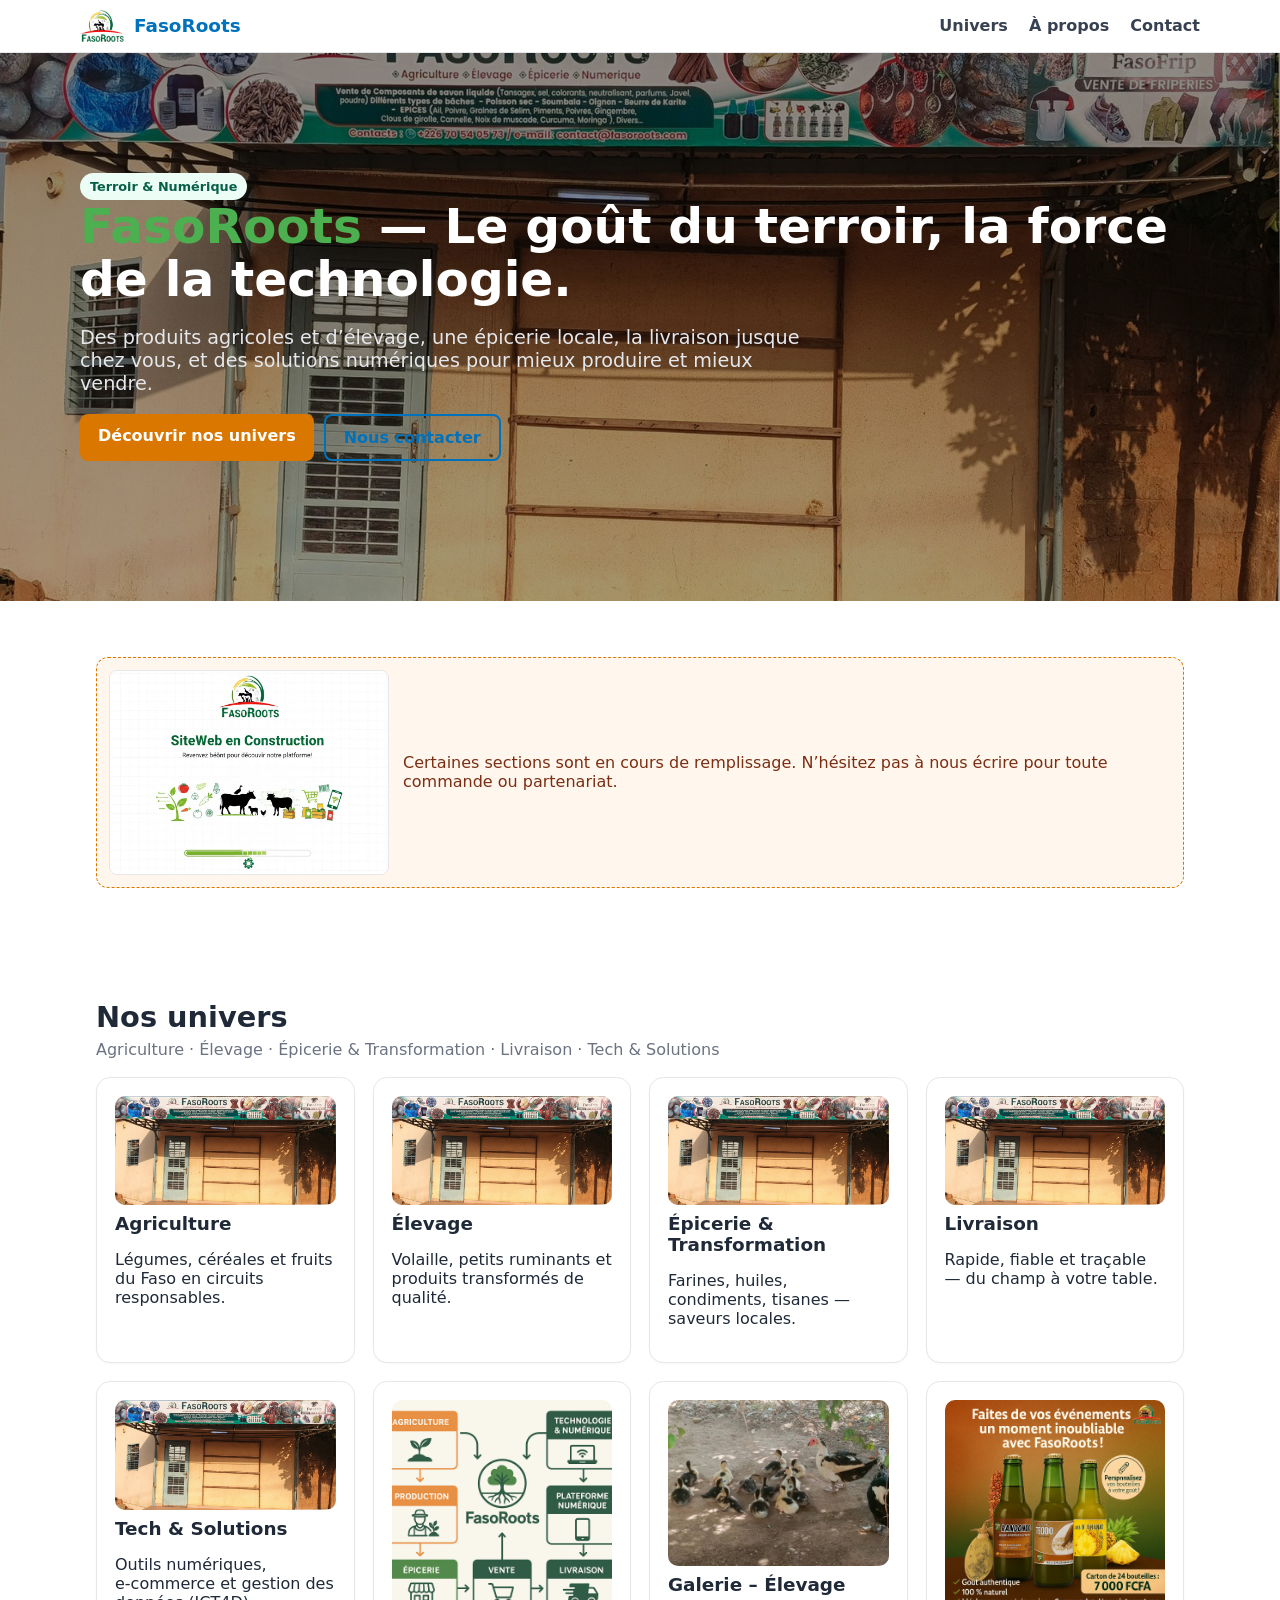
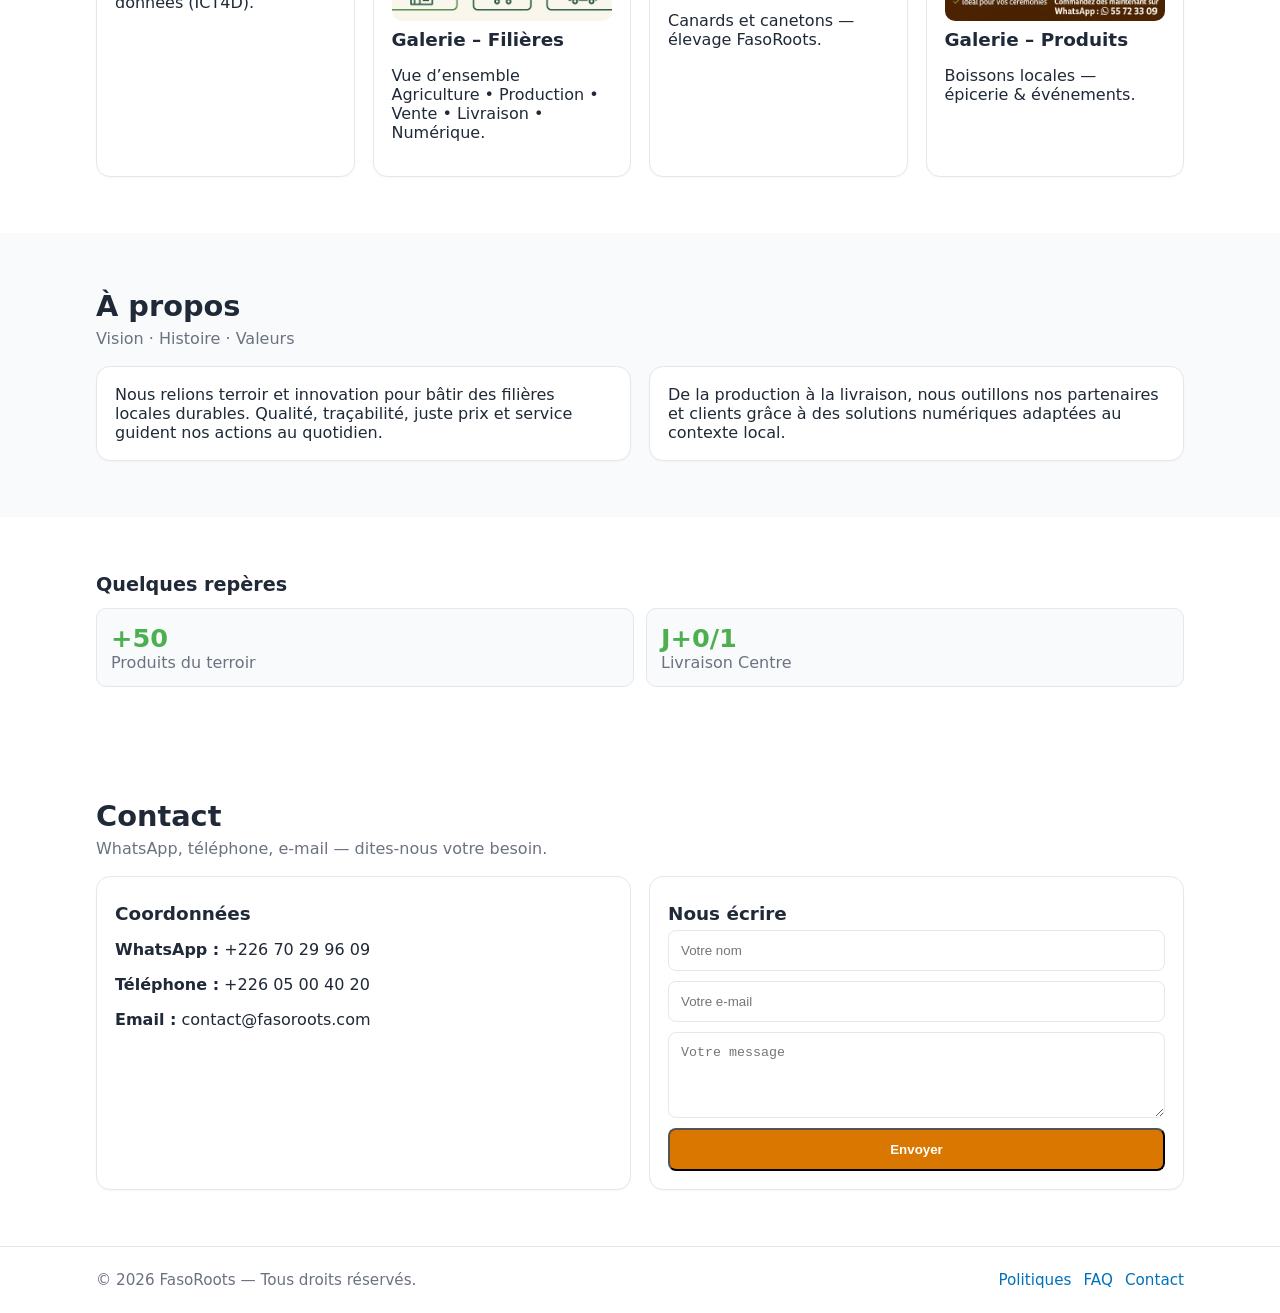
==== index.html @ 2f9fe709 "index.html" ====
<!DOCTYPE html>

<html lang="fr">
<head>
<meta charset="utf-8"/>
<meta content="width=device-width, initial-scale=1" name="viewport"/>
<title>FasoRoots — Terroir &amp; Technologie</title>
<meta content="FasoRoots : agriculture, élevage, épicerie, livraison et solutions numériques. Qualité, traçabilité, service — Burkina Faso." name="description"/>
<link href="assets/favicon.png" rel="icon" type="image/png"/>
<link href="styles.css" rel="stylesheet"/>
<meta content="#4CAF50" name="theme-color"/>
</head>
<body>
<header>
<div class="container nav">
<a class="brand" href="#"><img alt="Logo FasoRoots" src="assets/logo_fasoroots.png"/> FasoRoots</a>
<nav class="menu">
<a href="#univers">Univers</a>
<a href="#apropos">À propos</a>
<a href="#contact">Contact</a>
</nav>
</div>
</header>
<section aria-label="FasoRoots" class="hero" role="banner">
<div class="overlay">
<div class="container content">
<span class="badge">Terroir &amp; Numérique</span>
<h1><span style="color:var(--vert)">FasoRoots</span> — Le goût du terroir, la force de la technologie.</h1>
<p>Des produits agricoles et d’élevage, une épicerie locale, la livraison jusque chez vous, et des solutions numériques pour mieux produire et mieux vendre.</p>
<div style="margin-top:18px; display:flex; gap:10px; flex-wrap:wrap;">
<a class="btn btn-primary" href="#univers">Découvrir nos univers</a>
<a class="btn btn-outline" href="#contact">Nous contacter</a>
</div>
</div>
</div>
</section>
<section class="section">
<div class="container">

<div class="notice">
          <img alt="Site en construction" src="assets/FasoRoots_Construction.jpg" style="width:280px; height:auto; border-radius:8px; border:1px solid var(--border); background:#fff;"/>

          Certaines sections sont en cours de remplissage. N’hésitez pas à nous écrire pour toute commande ou partenariat.
      
</div>
</div>
</section>
<section class="section" id="univers">
<div class="container">
<h2 style="font-size:1.8rem; margin:0 0 6px">Nos univers</h2>
<p style="color:var(--muted); margin:0 0 18px">Agriculture · Élevage · Épicerie &amp; Transformation · Livraison · Tech &amp; Solutions</p>
<div class="cards">
<article class="card">
<img alt="Agriculture" src="assets/storefront.jpg" style="border-radius:10px"/>
<h3>Agriculture</h3>
<p>Légumes, céréales et fruits du Faso en circuits responsables.</p>
</article>
<article class="card">
<img alt="Élevage" src="assets/storefront.jpg" style="border-radius:10px"/>
<h3>Élevage</h3>
<p>Volaille, petits ruminants et produits transformés de qualité.</p>
</article>
<article class="card">
<img alt="Épicerie" src="assets/storefront.jpg" style="border-radius:10px"/>
<h3>Épicerie &amp; Transformation</h3>
<p>Farines, huiles, condiments, tisanes — saveurs locales.</p>
</article>
<article class="card">
<img alt="Livraison" src="assets/storefront.jpg" style="border-radius:10px"/>
<h3>Livraison</h3>
<p>Rapide, fiable et traçable — du champ à votre table.</p>
</article>
<article class="card">
<img alt="Tech &amp; Solutions" src="assets/storefront.jpg" style="border-radius:10px"/>
<h3>Tech &amp; Solutions</h3>
<p>Outils numériques, e‑commerce et gestion des données (ICT4D).</p>
</article>
<article class="card"><img alt="Galerie – Filières" src="assets/gallery_flow.png" style="border-radius:10px"/><h3>Galerie – Filières</h3><p>Vue d’ensemble Agriculture • Production • Vente • Livraison • Numérique.</p></article><article class="card"><img alt="Galerie – Élevage" src="assets/gallery_ducks.jpg" style="border-radius:10px"/><h3>Galerie – Élevage</h3><p>Canards et canetons — élevage FasoRoots.</p></article><article class="card"><img alt="Galerie – Produits" src="assets/gallery_drinks.png" style="border-radius:10px"/><h3>Galerie – Produits</h3><p>Boissons locales — épicerie &amp; événements.</p></article></div>
</div>
</section>
<section class="section" id="apropos" style="background:var(--bg-alt)">
<div class="container">
<h2 style="font-size:1.8rem; margin:0 0 6px">À propos</h2>
<p style="color:var(--muted); margin:0 0 18px">Vision · Histoire · Valeurs</p>
<div class="cards">
<div class="card">Nous relions terroir et innovation pour bâtir des filières locales durables. Qualité, traçabilité, juste prix et service guident nos actions au quotidien.</div>
<div class="card">De la production à la livraison, nous outillons nos partenaires et clients grâce à des solutions numériques adaptées au contexte local.</div>
</div>
</div>
</section>
<section class="section">
<div class="container">
<h2 style="font-size:1.2rem; margin:0 0 12px">Quelques repères</h2>
<div class="kpis">
<div class="kpi"><strong style="font-size:1.6rem; color:var(--vert)">+50</strong><br/><span style="color:var(--muted)">Produits du terroir</span></div>
<div class="kpi"><strong style="font-size:1.6rem; color:var(--vert)">J+0/1</strong><br/><span style="color:var(--muted)">Livraison Centre</span></div>
</div>
</div>
</section>
<section class="section" id="contact">
<div class="container">
<h2 style="font-size:1.8rem; margin:0 0 6px">Contact</h2>
<p style="color:var(--muted); margin:0 18px 18px 0">WhatsApp, téléphone, e‑mail — dites‑nous votre besoin.</p>
<div class="cards">
<div class="card">
<h3>Coordonnées</h3>
<p><strong>WhatsApp :</strong> +226 70 29 96 09</p>
<p><strong>Téléphone :</strong> +226 05 00 40 20</p>
<p><strong>Email :</strong> contact@fasoroots.com</p>
</div>
<div class="card">
<h3>Nous écrire</h3>
<form onsubmit="event.preventDefault(); alert('Merci ! Nous revenons vers vous rapidement.');">
<div style="display:grid; gap:10px">
<input placeholder="Votre nom" required="" style="padding:12px; border:1px solid var(--border); border-radius:8px"/>
<input placeholder="Votre e‑mail" required="" style="padding:12px; border:1px solid var(--border); border-radius:8px" type="email"/>
<textarea placeholder="Votre message" required="" rows="4" style="padding:12px; border:1px solid var(--border); border-radius:8px"></textarea>
<button class="btn btn-primary" type="submit">Envoyer</button>
</div>
</form>
</div>
</div>
</div>
</section>
<footer class="footer">
<div class="container" style="display:flex; gap:10px; align-items:center; justify-content:space-between; flex-wrap:wrap;">
<div>© <span id="year"></span> FasoRoots — Tous droits réservés.</div>
<div style="display:flex; gap:12px"><a href="#">Politiques</a><a href="#">FAQ</a><a href="#contact">Contact</a></div>
</div>
</footer>
<script src="app.js"></script>
<script>document.getElementById('year').textContent = new Date().getFullYear();</script>
</body>
</html>
---- styles.css ----
:root {
  --vert:#4CAF50; --ocre:#D97700; --brun:#684D0B; --bleu:#0072BC; --bleu2:#0f89a1; --blanc:#FFFFFF;
  --text:#1f2937; --muted:#6b7280; --bg:#ffffff; --bg-alt:#f9fafb; --border:#e5e7eb;
}
* { box-sizing: border-box; }
html, body { margin:0; padding:0; font-family: system-ui, -apple-system, Segoe UI, Roboto, Ubuntu, Cantarell, 'Helvetica Neue', Arial, 'Noto Sans', 'Liberation Sans', sans-serif; color: var(--text); background: var(--bg); }
img { max-width: 100%; display:block; }
a { color: var(--bleu); text-decoration: none; }
a:hover { color: var(--bleu2); }
.container { max-width: 1120px; margin: 0 auto; padding: 0 16px; }
header { position: sticky; top:0; background: rgba(255,255,255,0.9); backdrop-filter: blur(6px); border-bottom:1px solid var(--border); z-index: 50; }
.nav { display:flex; align-items:center; justify-content:space-between; padding: 10px 0; }
.brand { display:flex; align-items:center; gap:10px; font-weight:700; font-size: 1.15rem; }
.brand img { width:44px; height:auto; }
.menu {}
.menu a { margin-left: 16px; font-weight:600; color:#374151; }
.btn { display:inline-block; padding: 12px 18px; border-radius: 8px; font-weight:700; }
.btn-primary { background: var(--ocre); color:#fff; }
.btn-primary:hover { background: var(--brun); }
.btn-outline { border:2px solid var(--bleu); color: var(--bleu); }
.btn-outline:hover { background: var(--bleu); color:#fff; }
.hero { background: url('assets/storefront.jpg') center/cover no-repeat; }
.hero .overlay { background: linear-gradient(180deg, rgba(0,0,0,0.45), rgba(0,0,0,0.35)); }
.hero .content { color:#fff; padding: 80px 0; }
.hero h1 { font-size: clamp(32px, 3.8vw, 56px); line-height: 1.1; margin: 0; }
.hero p { font-size: clamp(16px, 1.5vw, 20px); color: #e5e7eb; max-width: 720px; }
.section { padding: 56px 0; }
.cards { display:grid; gap: 18px; grid-template-columns: repeat(auto-fit, minmax(240px, 1fr)); }
.card { border:1px solid var(--border); border-radius:14px; padding:18px; background:#fff; box-shadow: 0 1px 2px rgba(0,0,0,0.03); }
.card h3 { margin: 8px 0 6px; font-size: 1.15rem; }
.badge { display:inline-block; padding:6px 10px; border-radius:999px; background: #ecfdf5; color:#065f46; font-weight:700; font-size: 0.8rem; }
.kpis { display:grid; grid-template-columns: repeat(2, 1fr); gap: 12px; }
.kpi { background: var(--bg-alt); padding: 14px; border-radius: 10px; border:1px solid var(--border); }
.footer { border-top: 1px solid var(--border); padding: 24px 0; color: #6b7280; font-size: 0.95rem; }
.notice { display:flex; align-items:center; gap:14px; border:1px dashed var(--ocre); background: #fff7ed; color:#7c2d12; padding: 12px; border-radius: 12px; }
@media (min-width: 900px) { .hero .content { padding: 120px 0 140px; } }
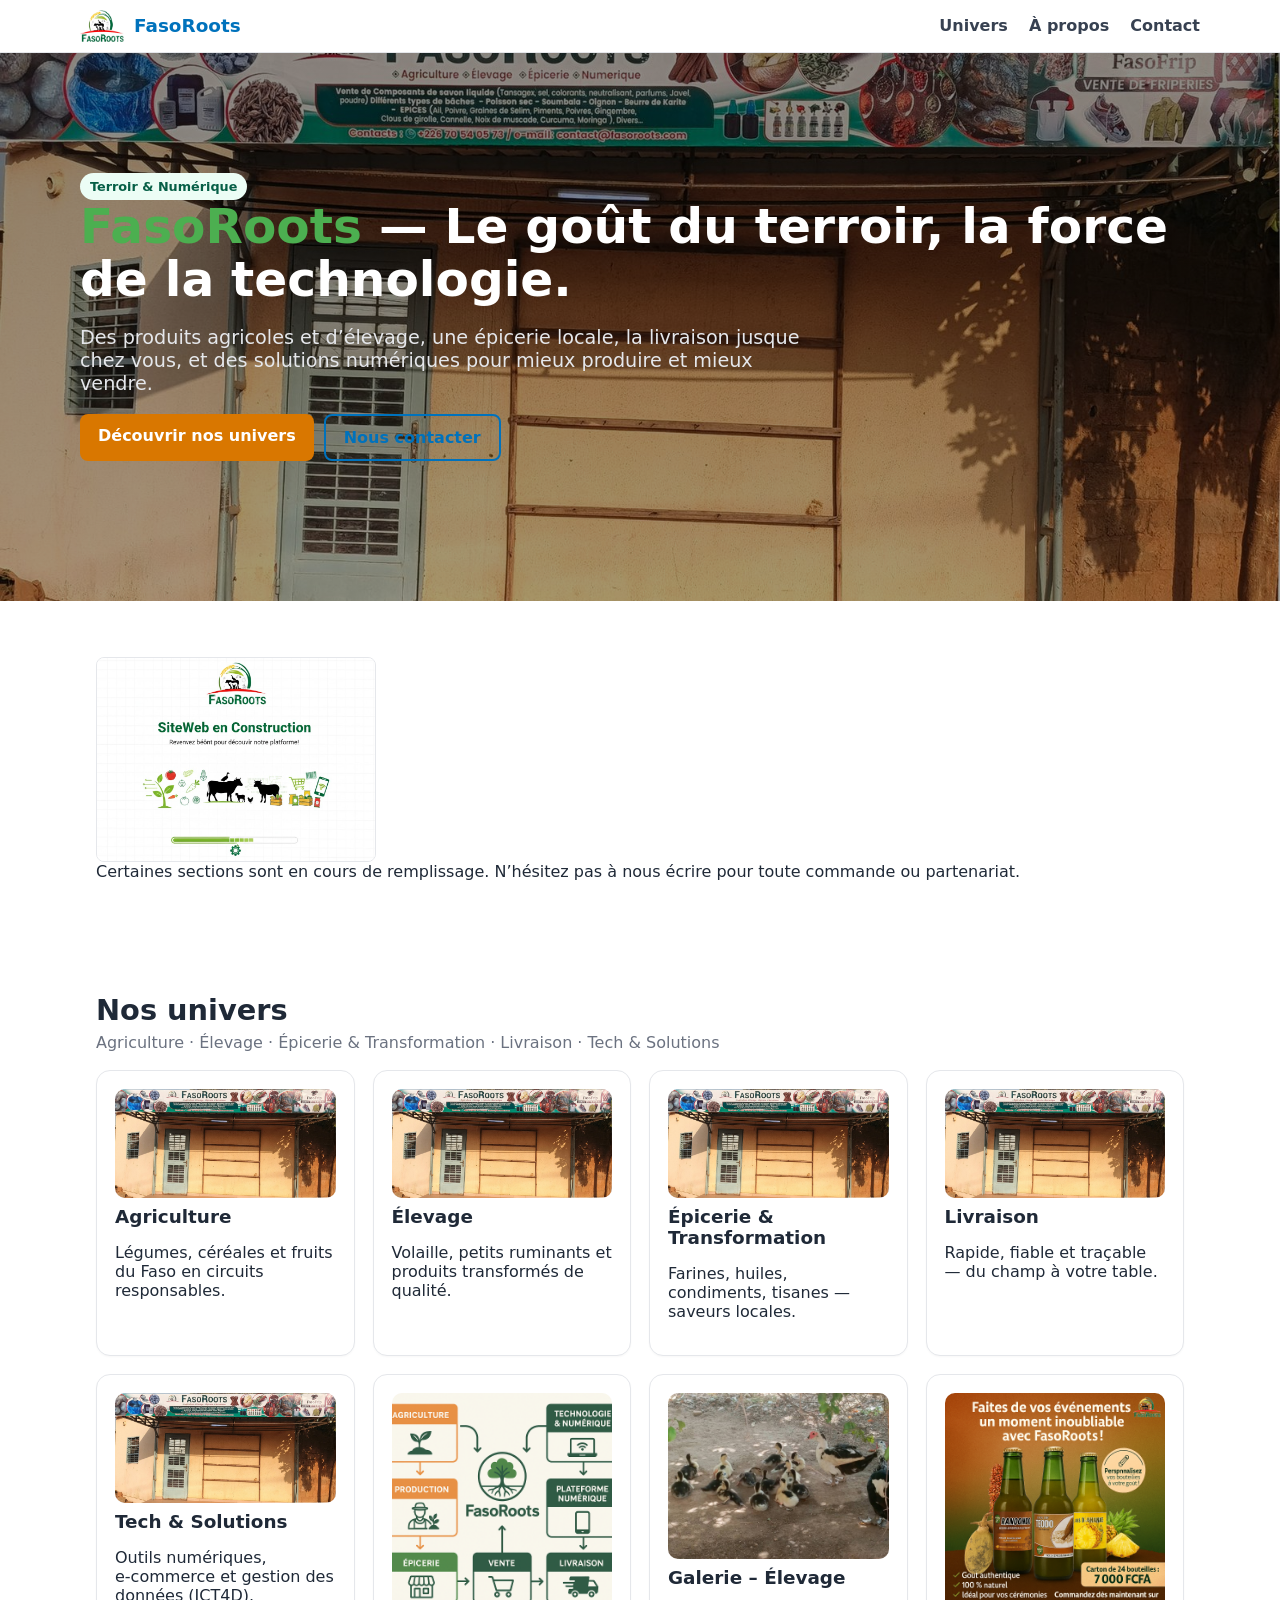
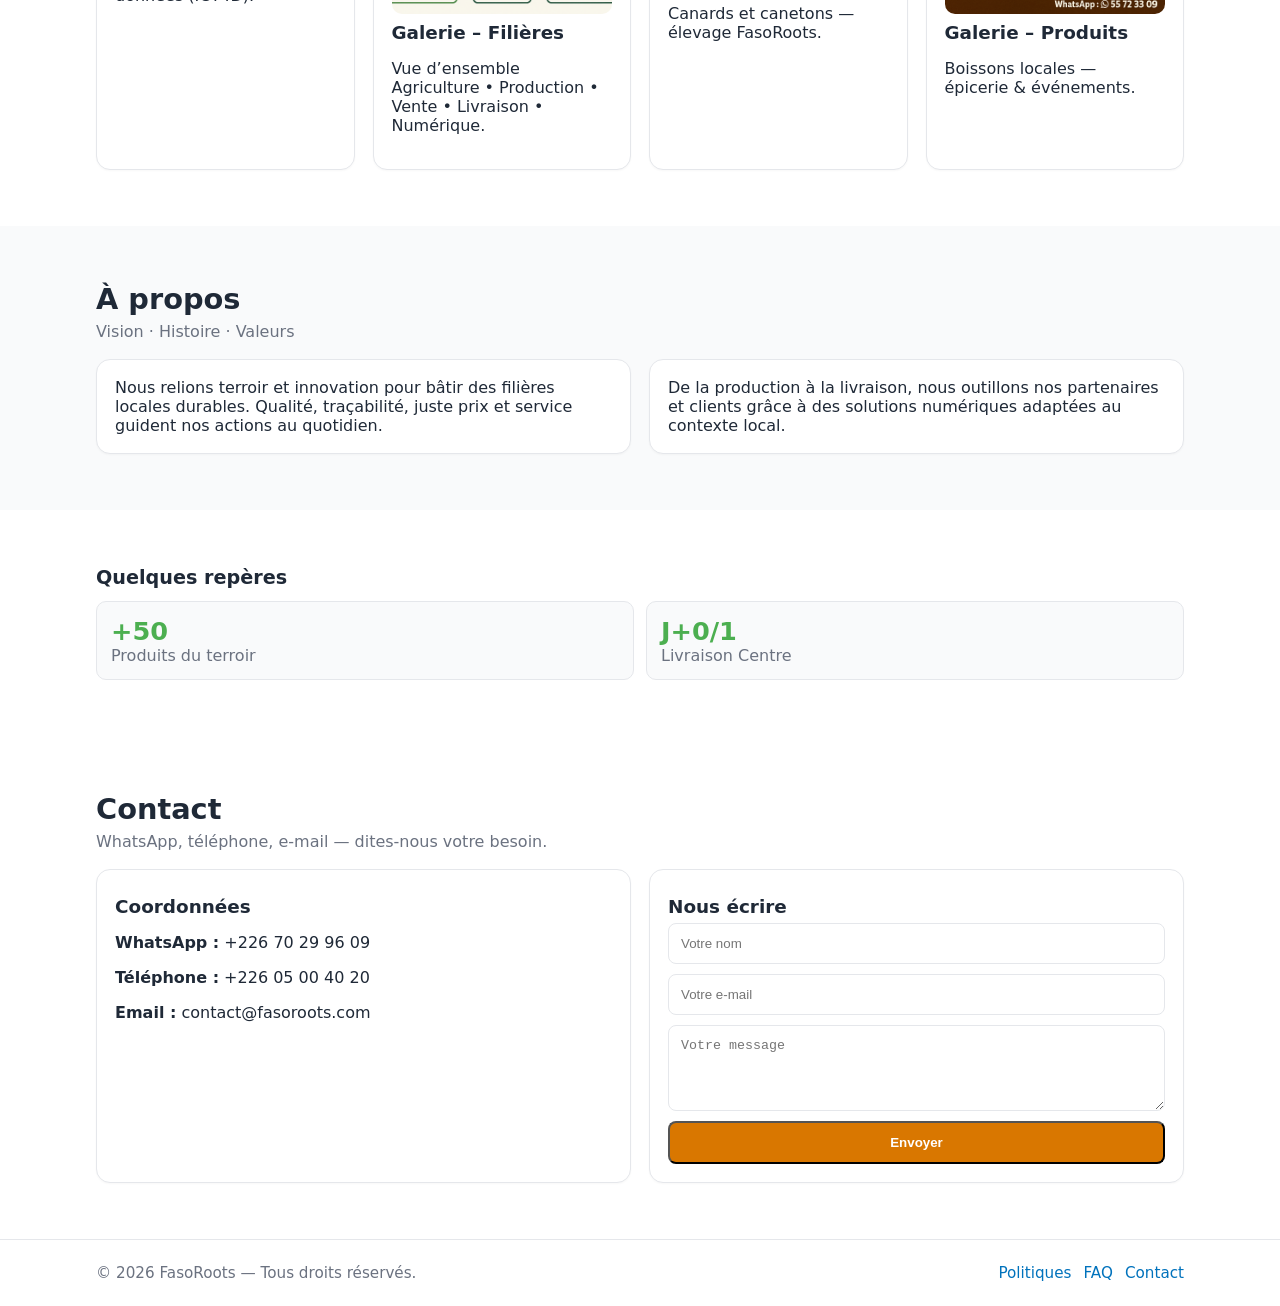
==== commit 36075b10: "index.html" ====
--- a/index.html
+++ b/index.html
@@ -37,12 +37,11 @@
 <section class="section">
 <div class="container">
 
-<div class="notice">
           <img alt="Site en construction" src="assets/FasoRoots_Construction.jpg" style="width:280px; height:auto; border-radius:8px; border:1px solid var(--border); background:#fff;"/>
 
           Certaines sections sont en cours de remplissage. N’hésitez pas à nous écrire pour toute commande ou partenariat.
       
-</div>
+
 </div>
 </section>
 <section class="section" id="univers">
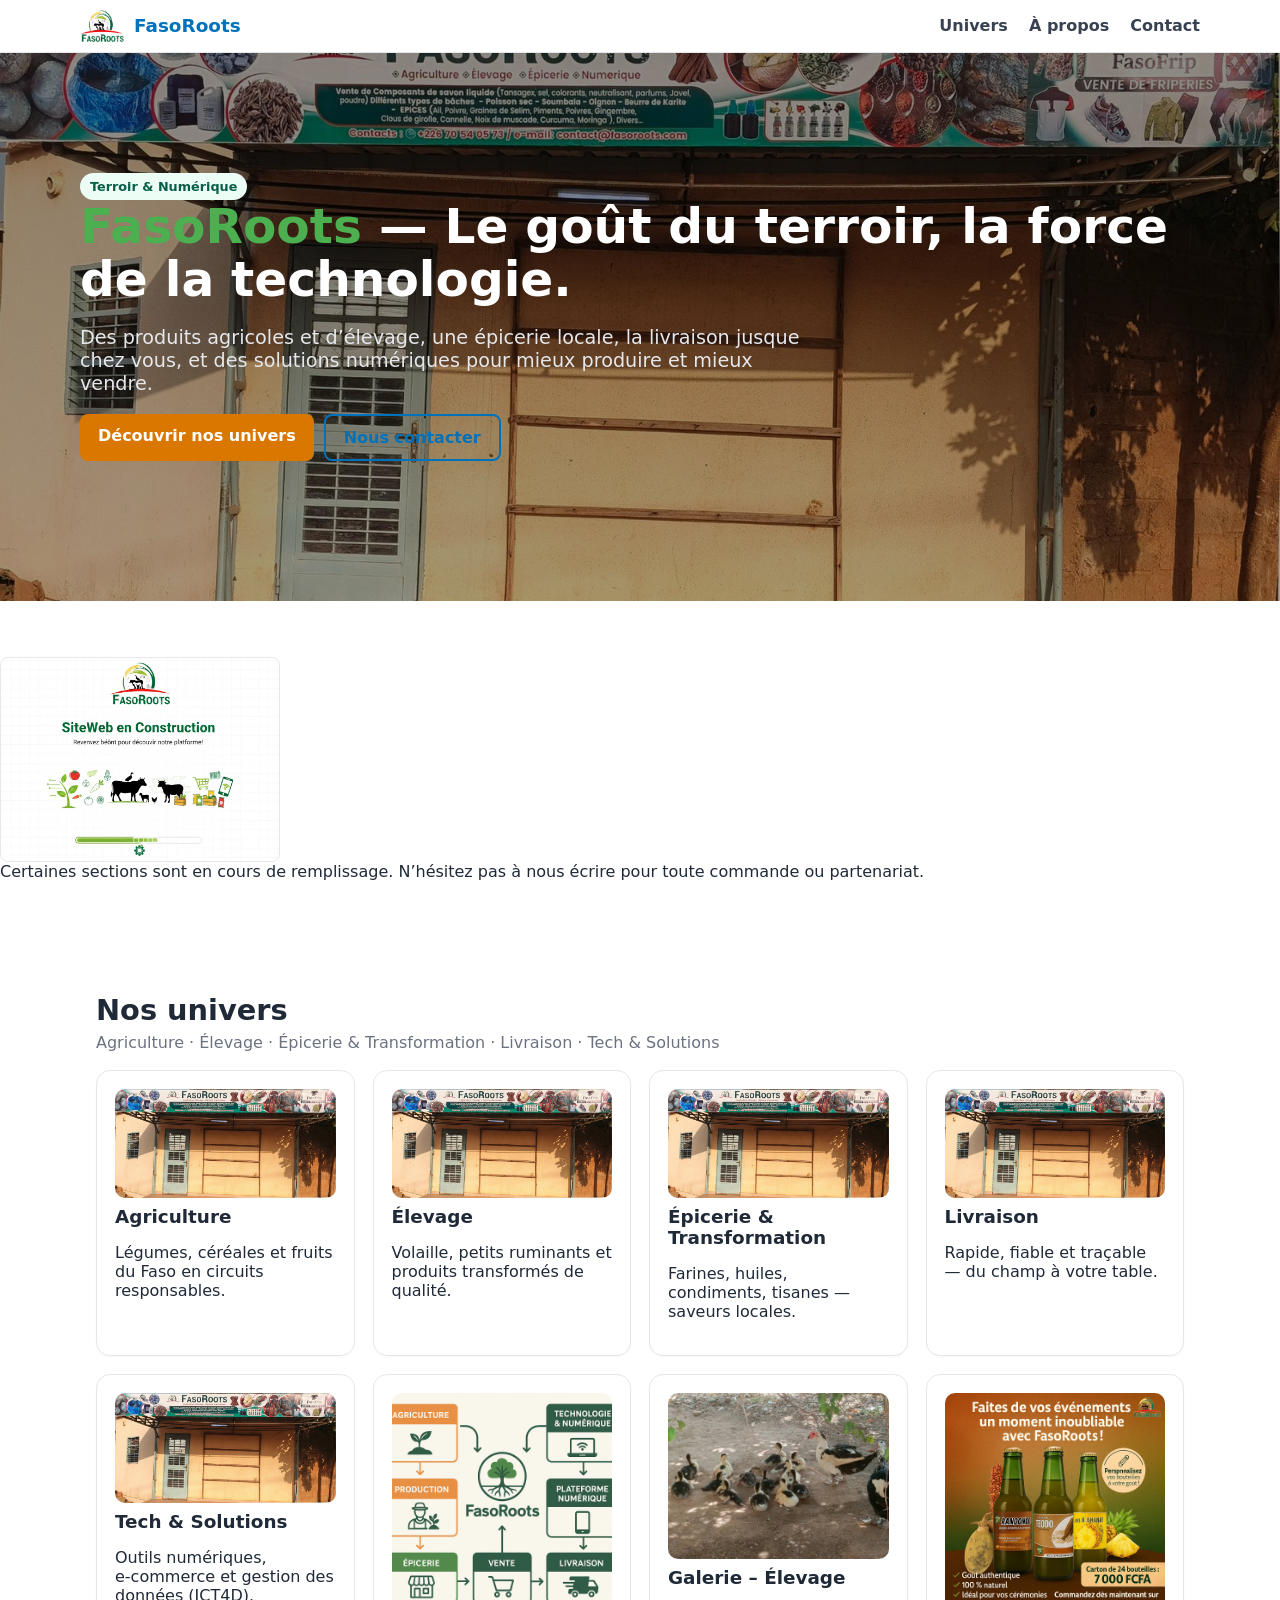
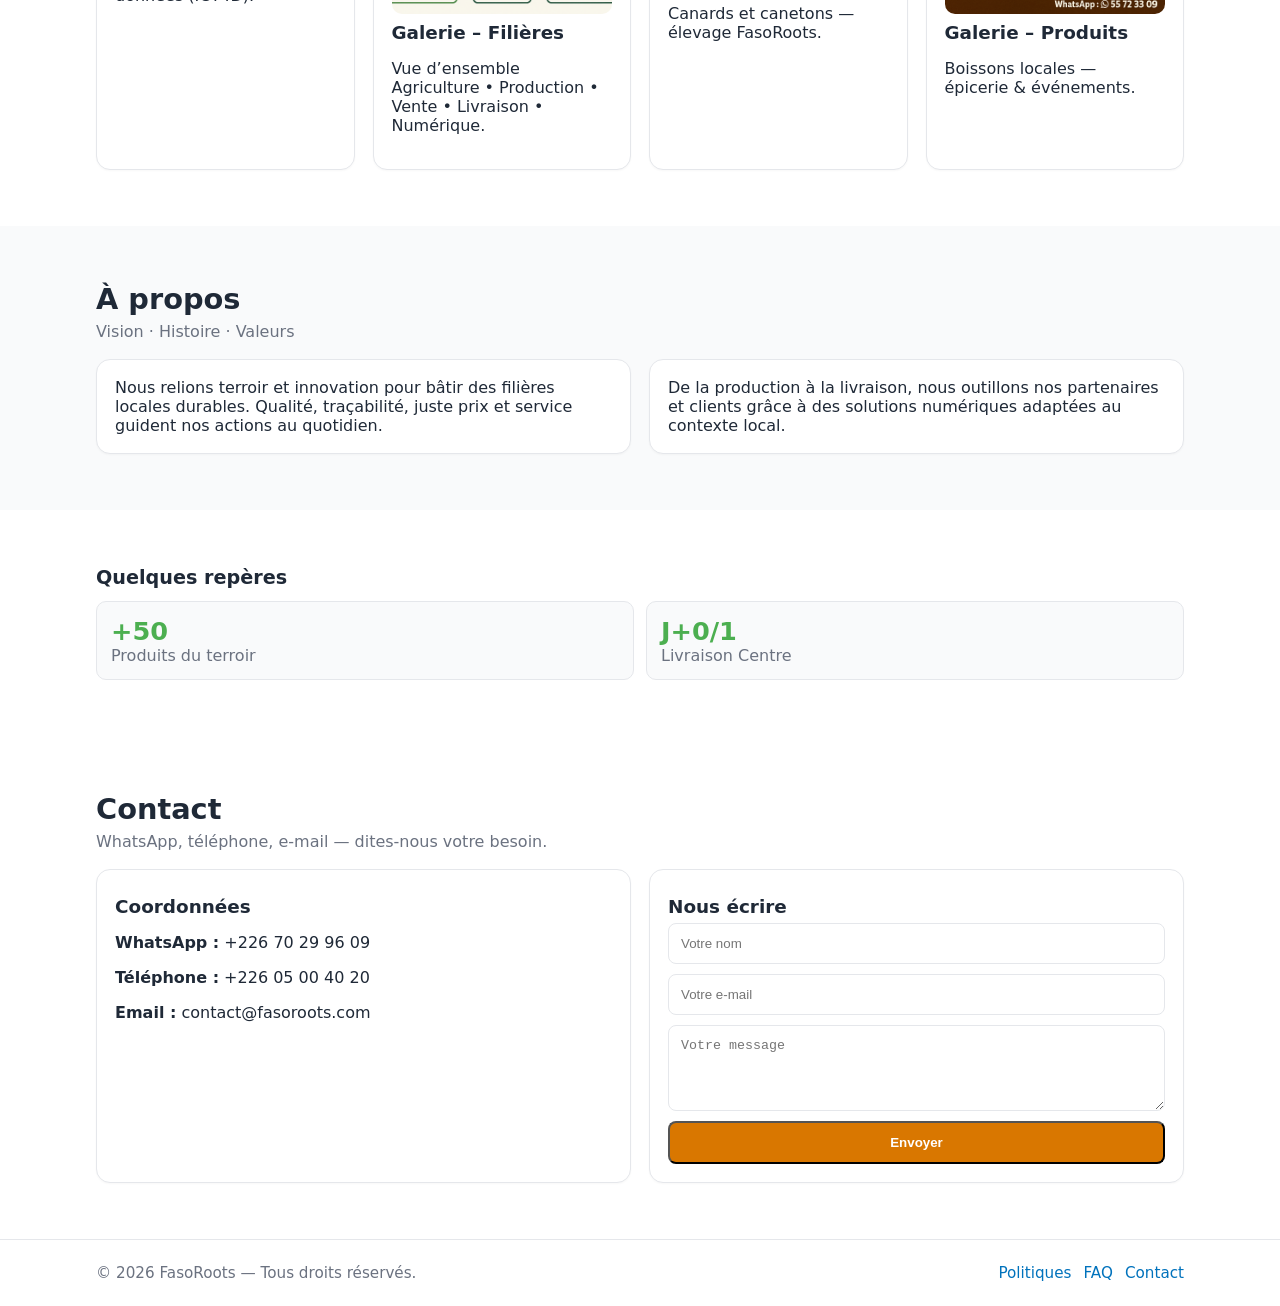
==== commit a99bc3ff: "index.html" ====
--- a/index.html
+++ b/index.html
@@ -35,14 +35,14 @@
 </div>
 </section>
 <section class="section">
-<div class="container">
+
 
           <img alt="Site en construction" src="assets/FasoRoots_Construction.jpg" style="width:280px; height:auto; border-radius:8px; border:1px solid var(--border); background:#fff;"/>
 
           Certaines sections sont en cours de remplissage. N’hésitez pas à nous écrire pour toute commande ou partenariat.
       
 
-</div>
+
 </section>
 <section class="section" id="univers">
 <div class="container">
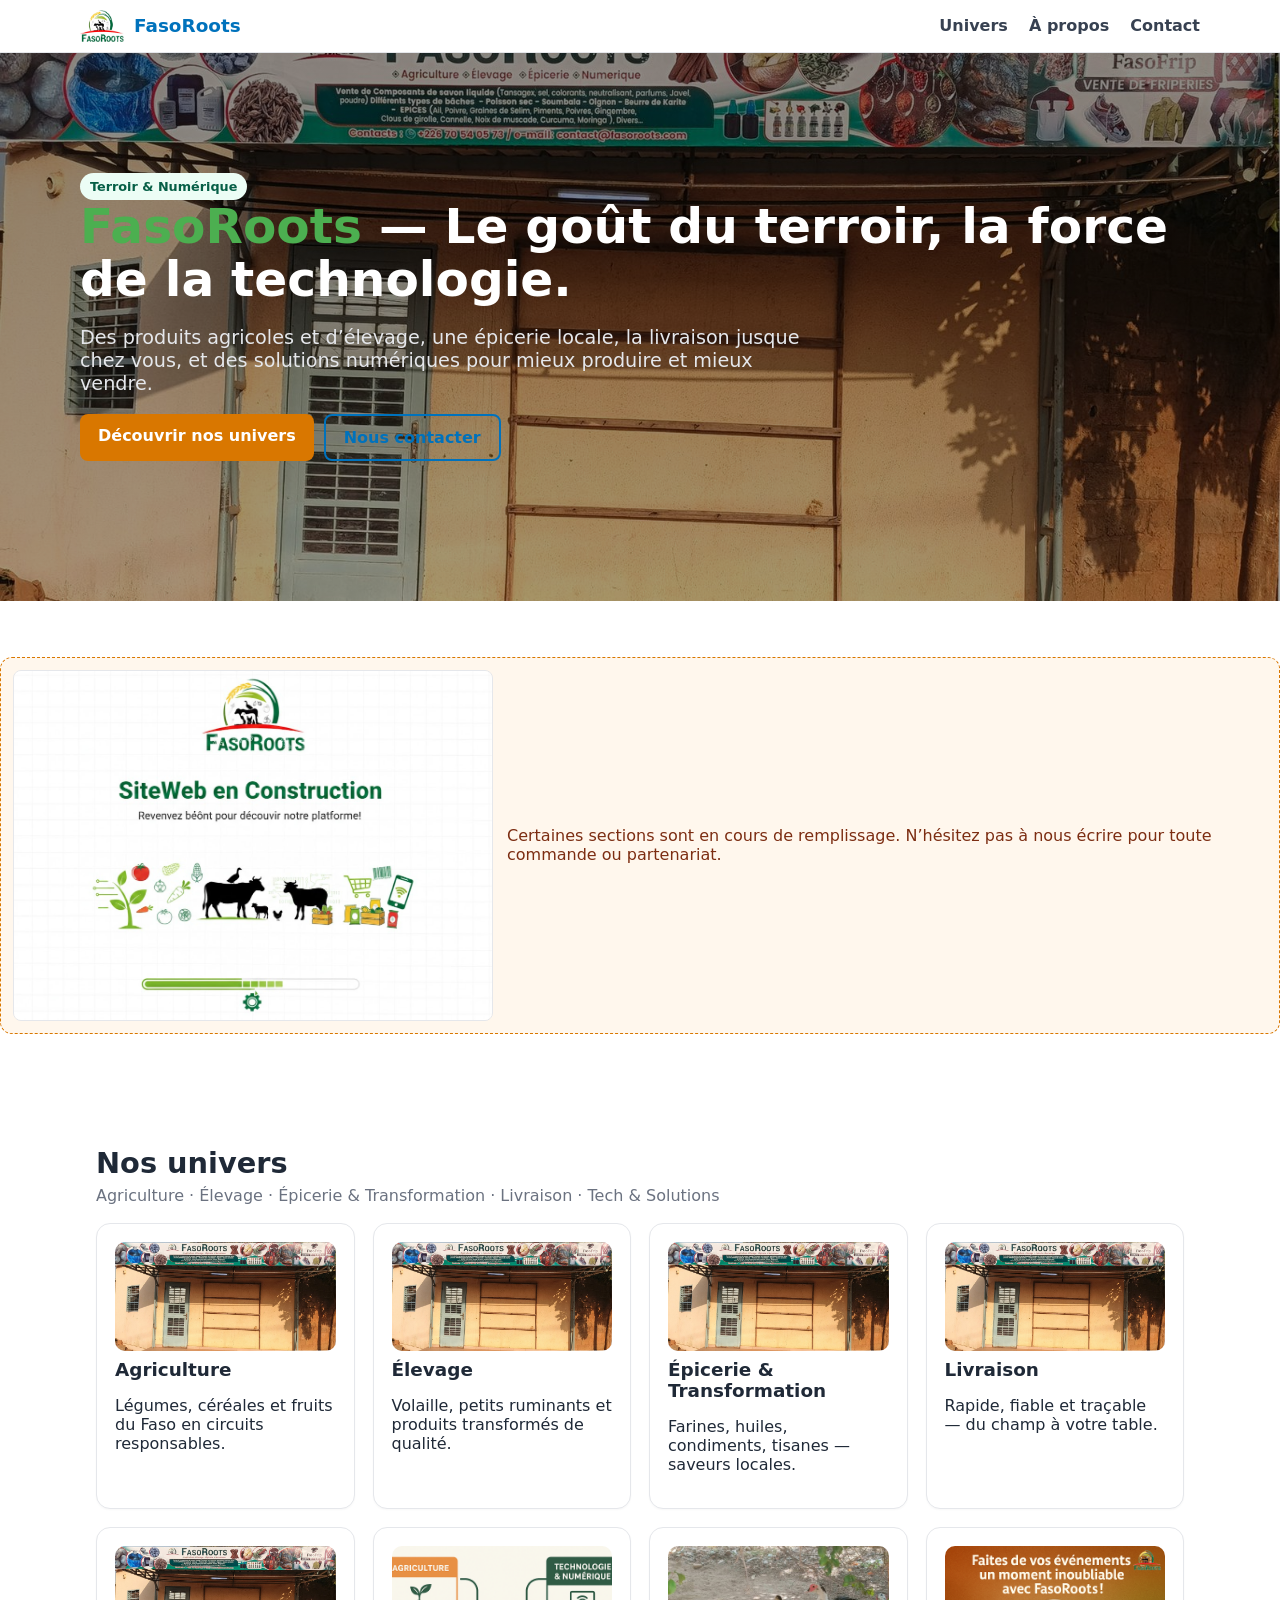
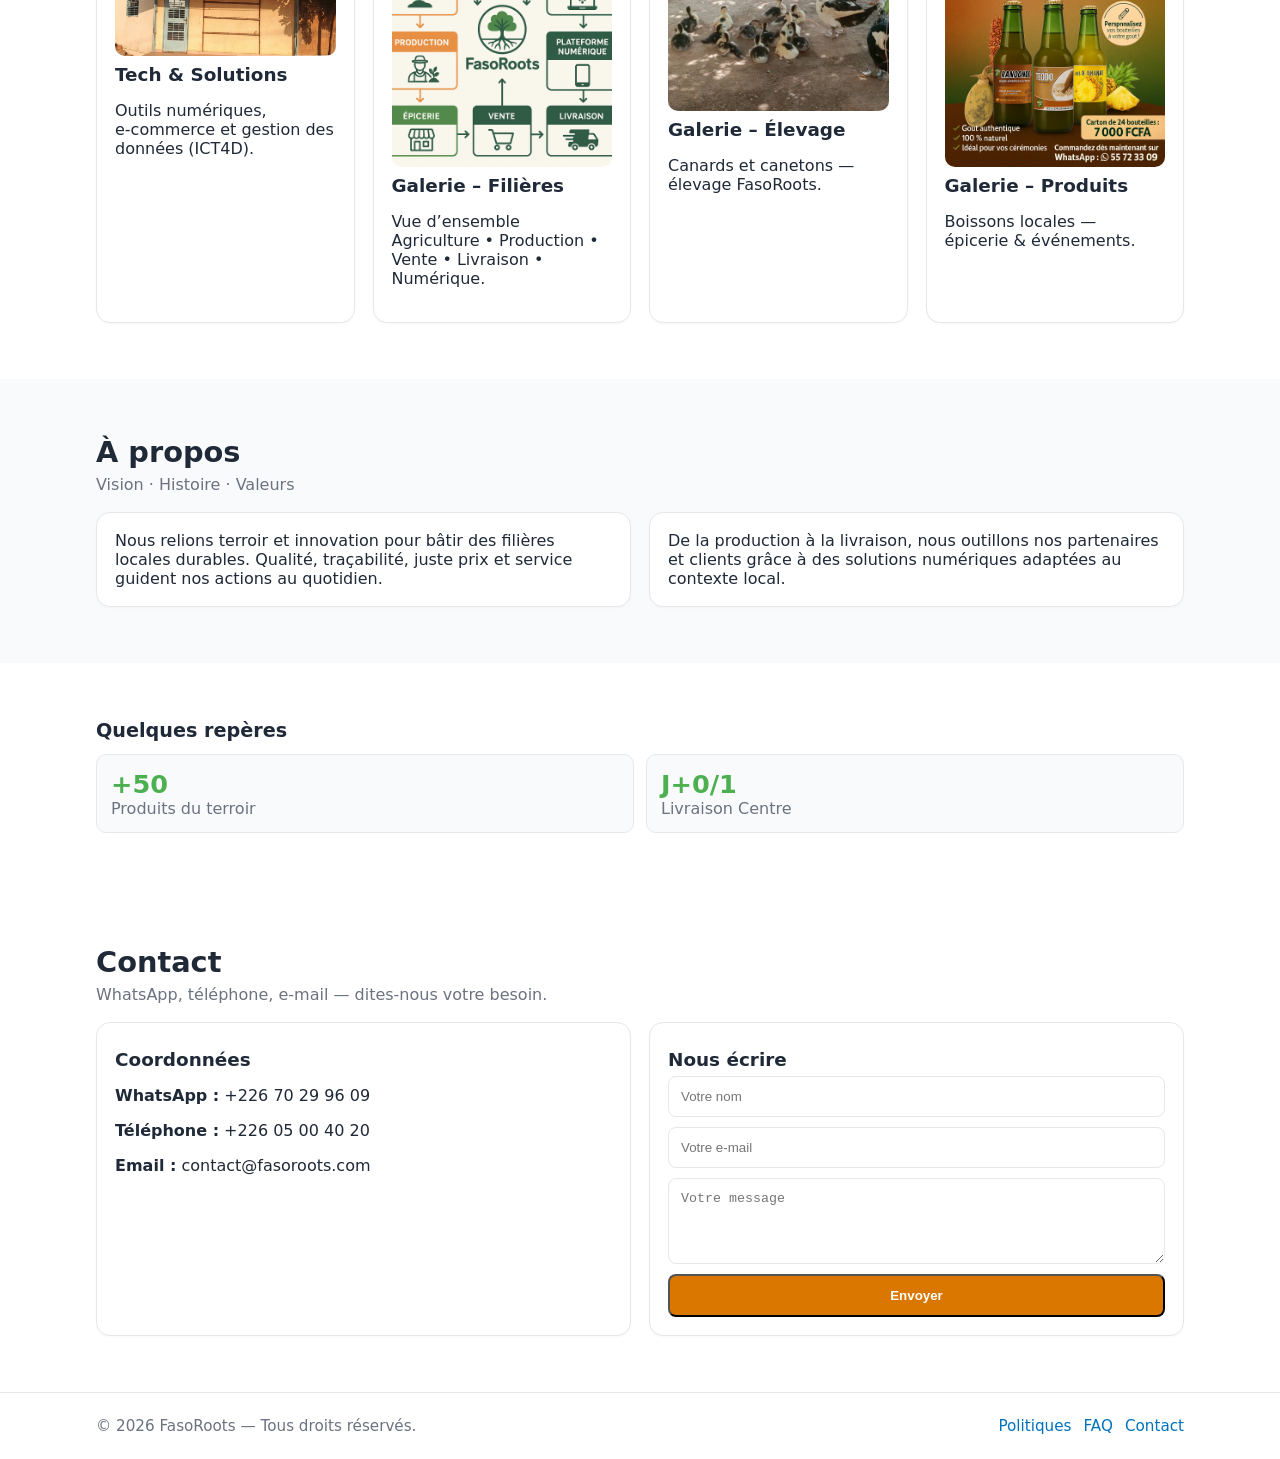
==== commit 34dee1d3: "index.html" ====
--- a/index.html
+++ b/index.html
@@ -35,13 +35,13 @@
 </div>
 </section>
 <section class="section">
+<div class="notice">
 
-
-          <img alt="Site en construction" src="assets/FasoRoots_Construction.jpg" style="width:280px; height:auto; border-radius:8px; border:1px solid var(--border); background:#fff;"/>
+          <img alt="Site en construction" src="assets/FasoRoots_Construction.jpg" style="width:480px; height:auto; border-radius:8px; border:1px solid var(--border); background:#fff;"/>
 
           Certaines sections sont en cours de remplissage. N’hésitez pas à nous écrire pour toute commande ou partenariat.
       
-
+</div>
 
 </section>
 <section class="section" id="univers">
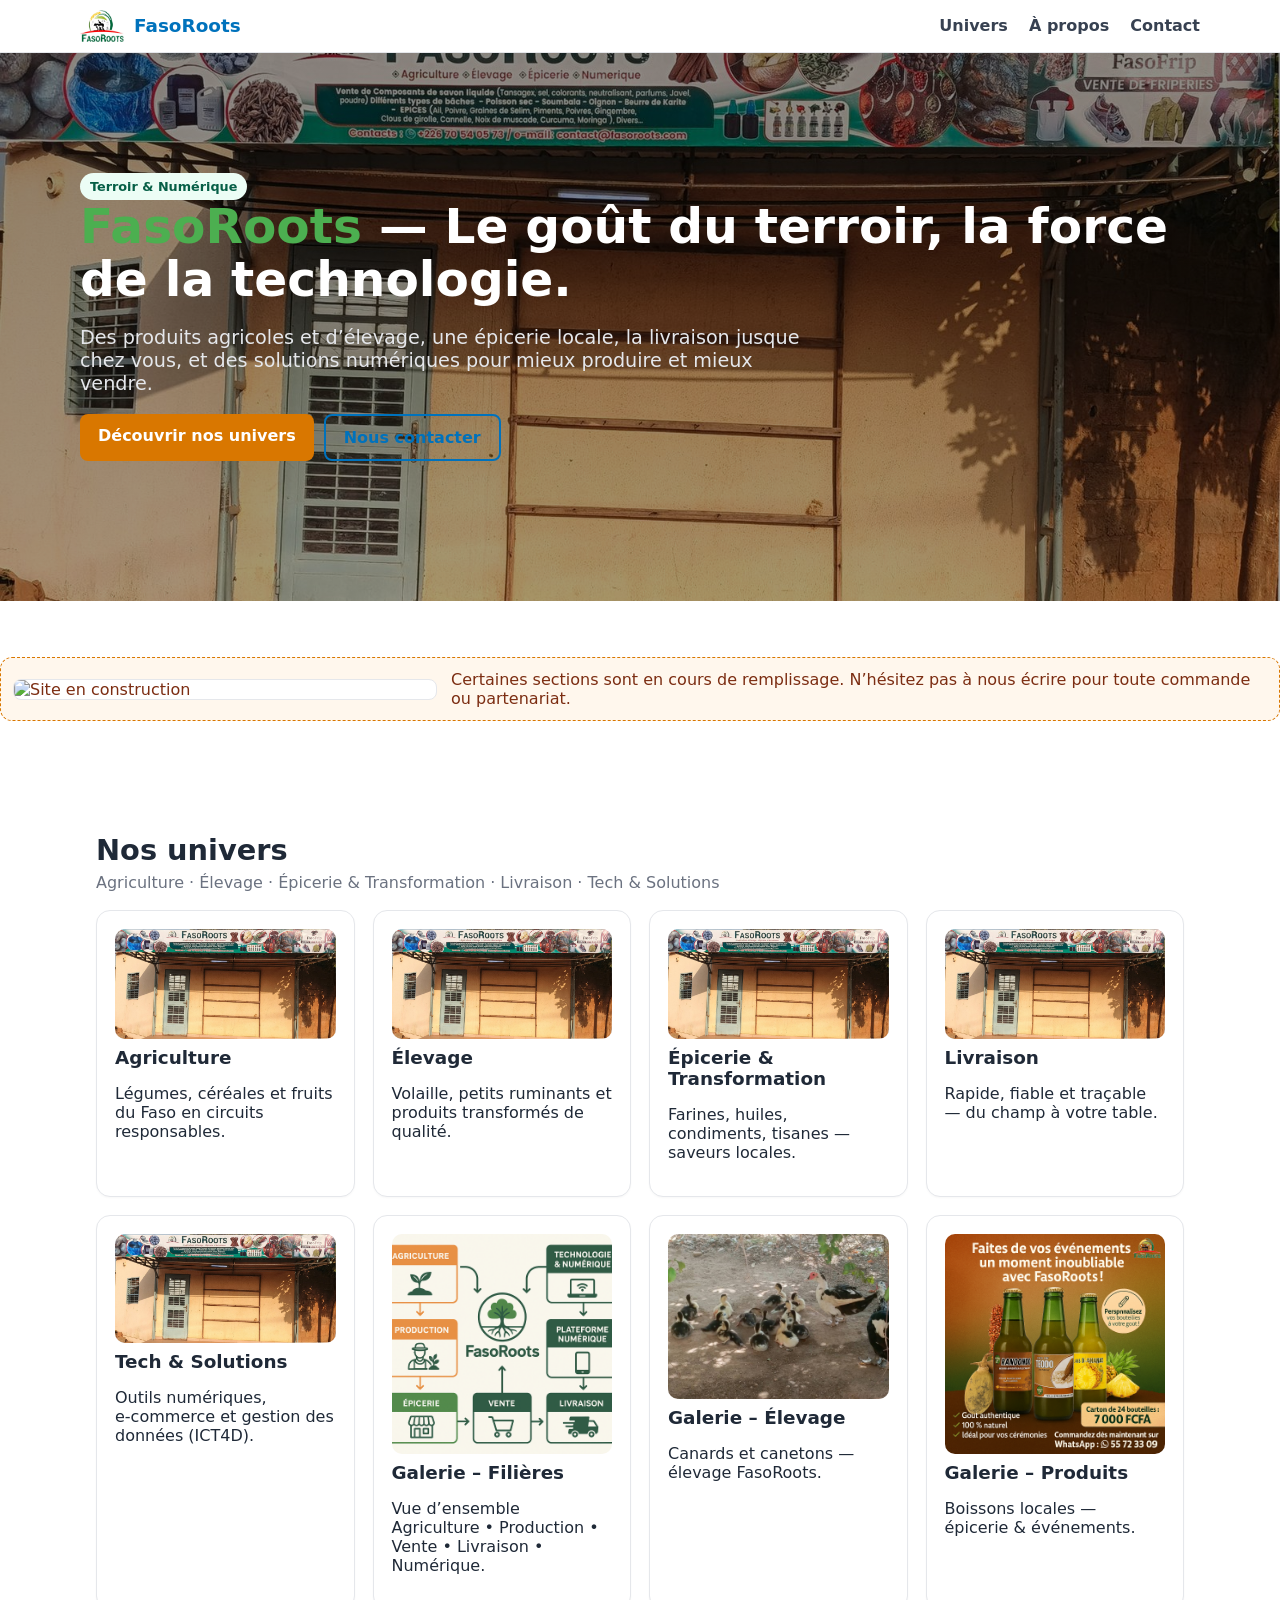
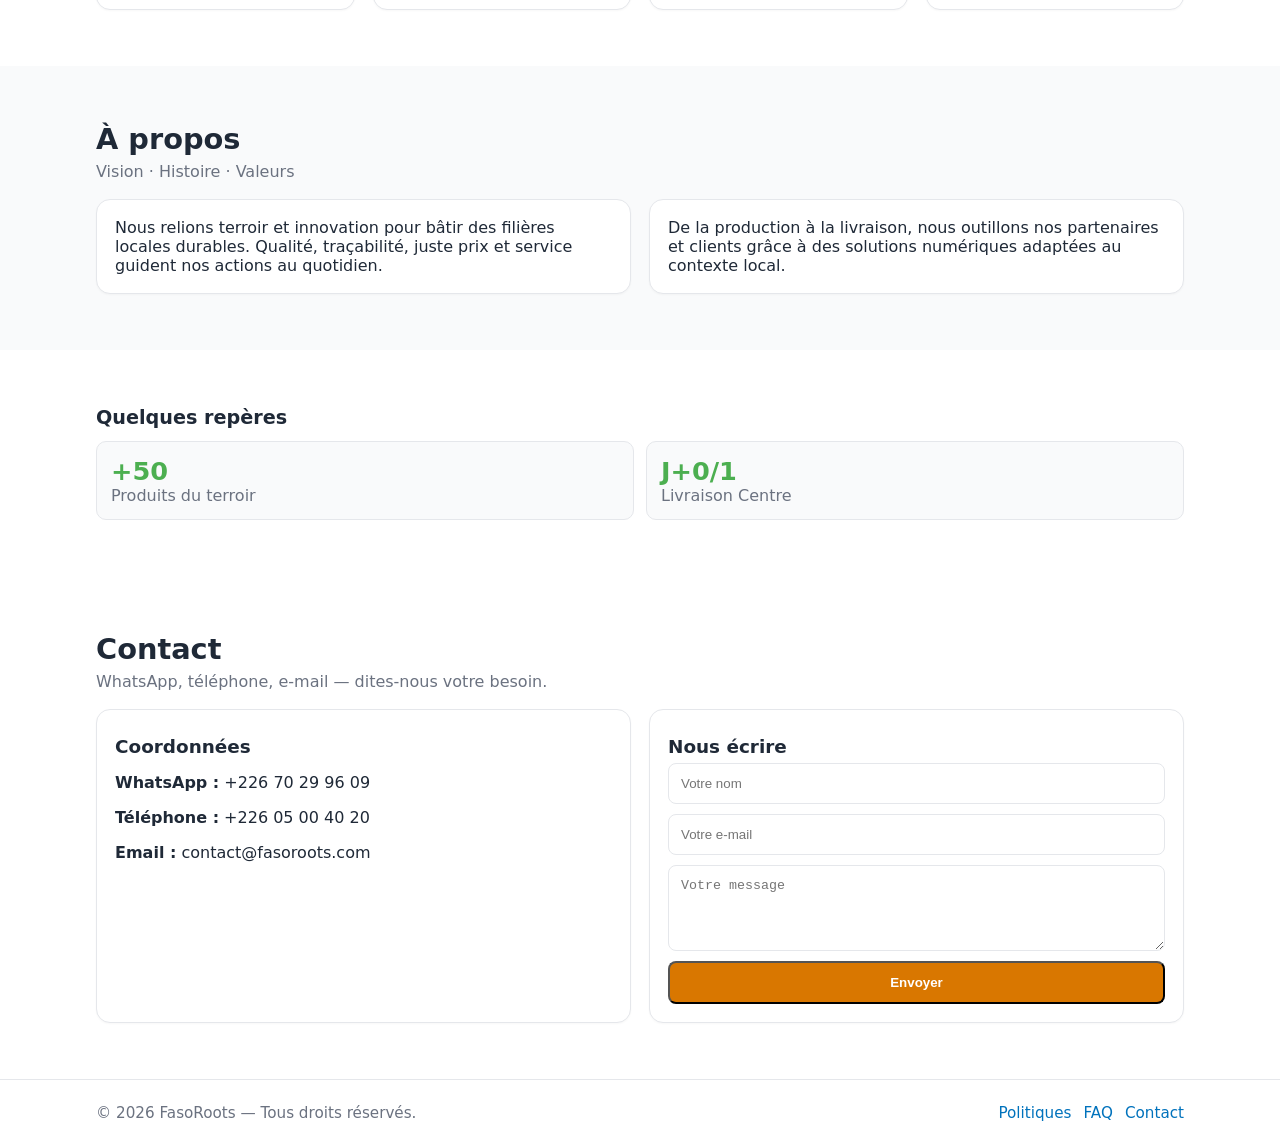
==== commit 73a13ad4: "index.html" ====
--- a/index.html
+++ b/index.html
@@ -37,7 +37,7 @@
 <section class="section">
 <div class="notice">
 
-          <img alt="Site en construction" src="assets/FasoRoots_Construction.jpg" style="width:480px; height:auto; border-radius:8px; border:1px solid var(--border); background:#fff;"/>
+          <img alt="Site en construction" src="assets/FasoRoots_Construction1.png" style="width:480px; height:auto; border-radius:8px; border:1px solid var(--border); background:#fff;"/>
 
           Certaines sections sont en cours de remplissage. N’hésitez pas à nous écrire pour toute commande ou partenariat.
       
--- a/styles.css
+++ b/styles.css
@@ -33,5 +33,5 @@
 .kpis { display:grid; grid-template-columns: repeat(2, 1fr); gap: 12px; }
 .kpi { background: var(--bg-alt); padding: 14px; border-radius: 10px; border:1px solid var(--border); }
 .footer { border-top: 1px solid var(--border); padding: 24px 0; color: #6b7280; font-size: 0.95rem; }
-.notice { display:flex; align-items:center; gap:14px; border:1px dashed var(--ocre); background: #fff7ed; color:#7c2d12; padding: 12px; border-radius: 12px; }
+.notice { display:flex; justify-content: center; align-items:center; gap:14px; border:1px dashed var(--ocre); background: #fff7ed; color:#7c2d12; padding: 12px; border-radius: 12px; }
 @media (min-width: 900px) { .hero .content { padding: 120px 0 140px; } }
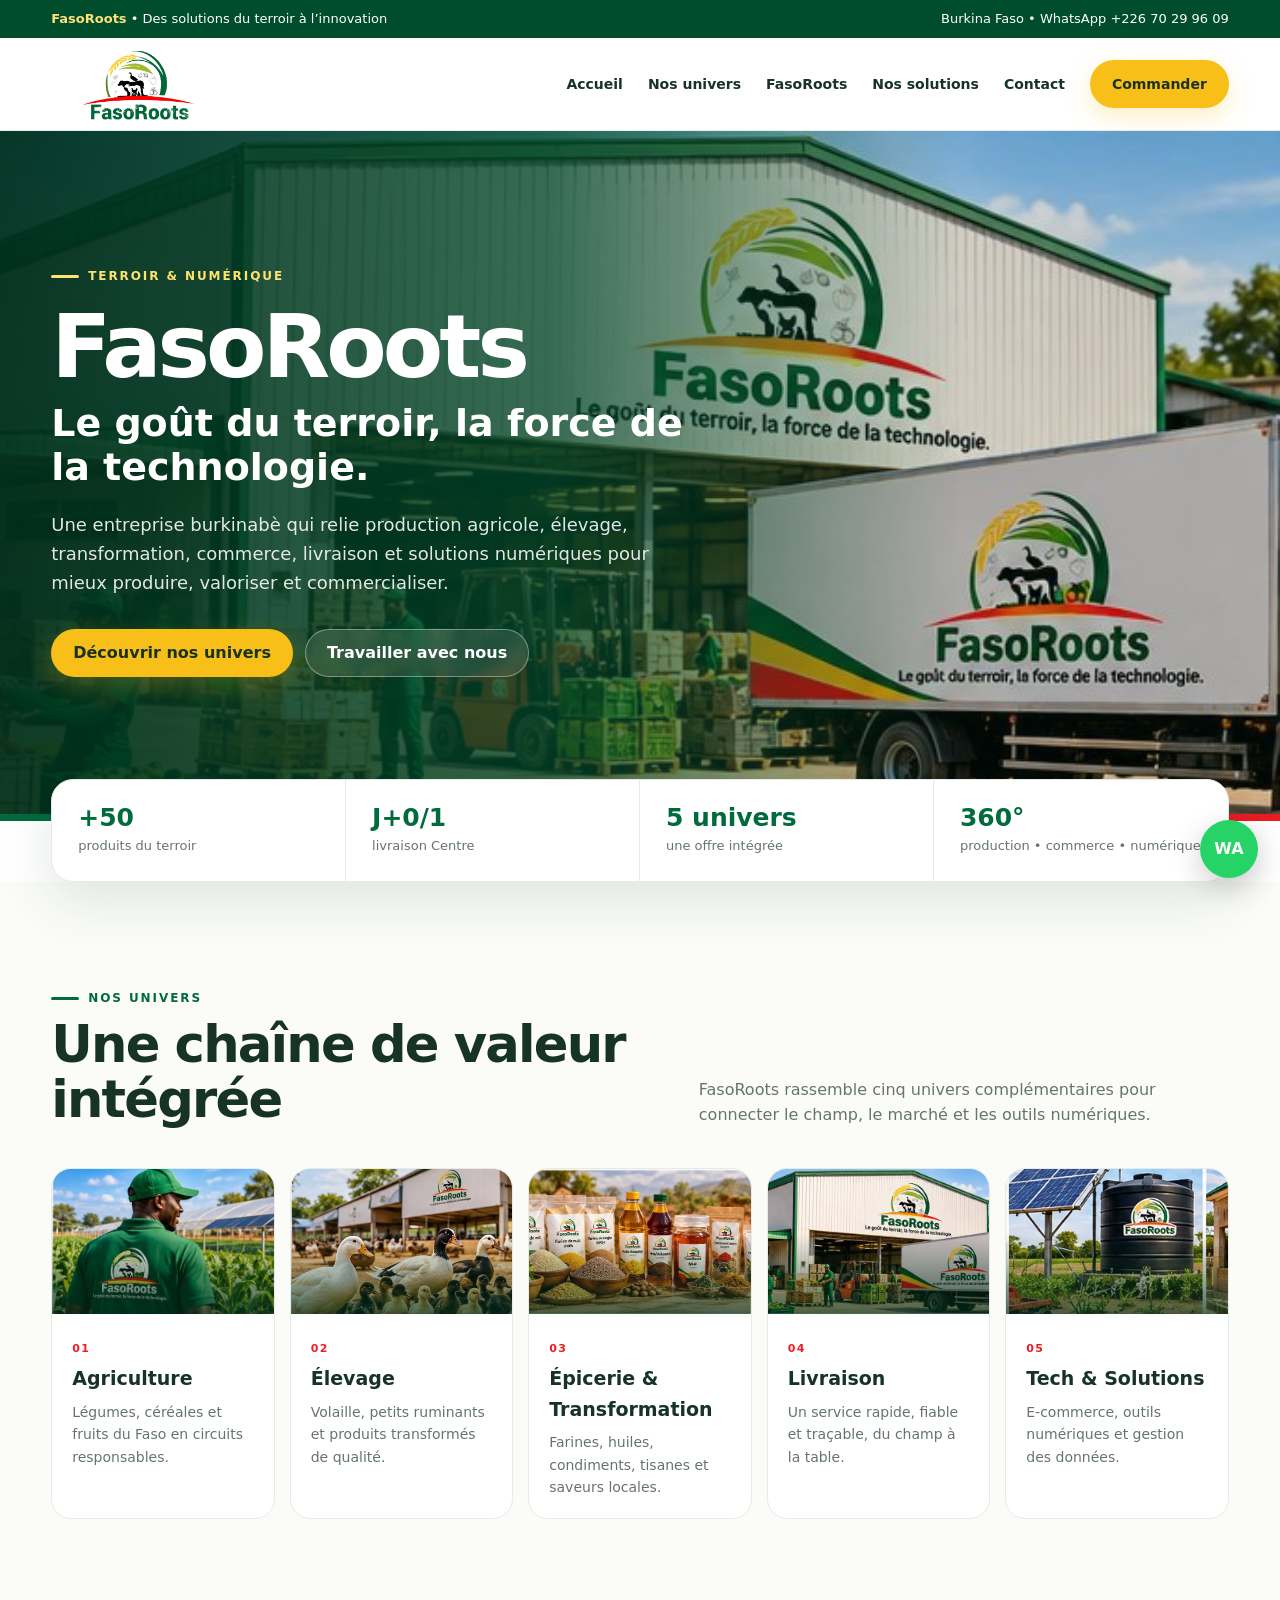
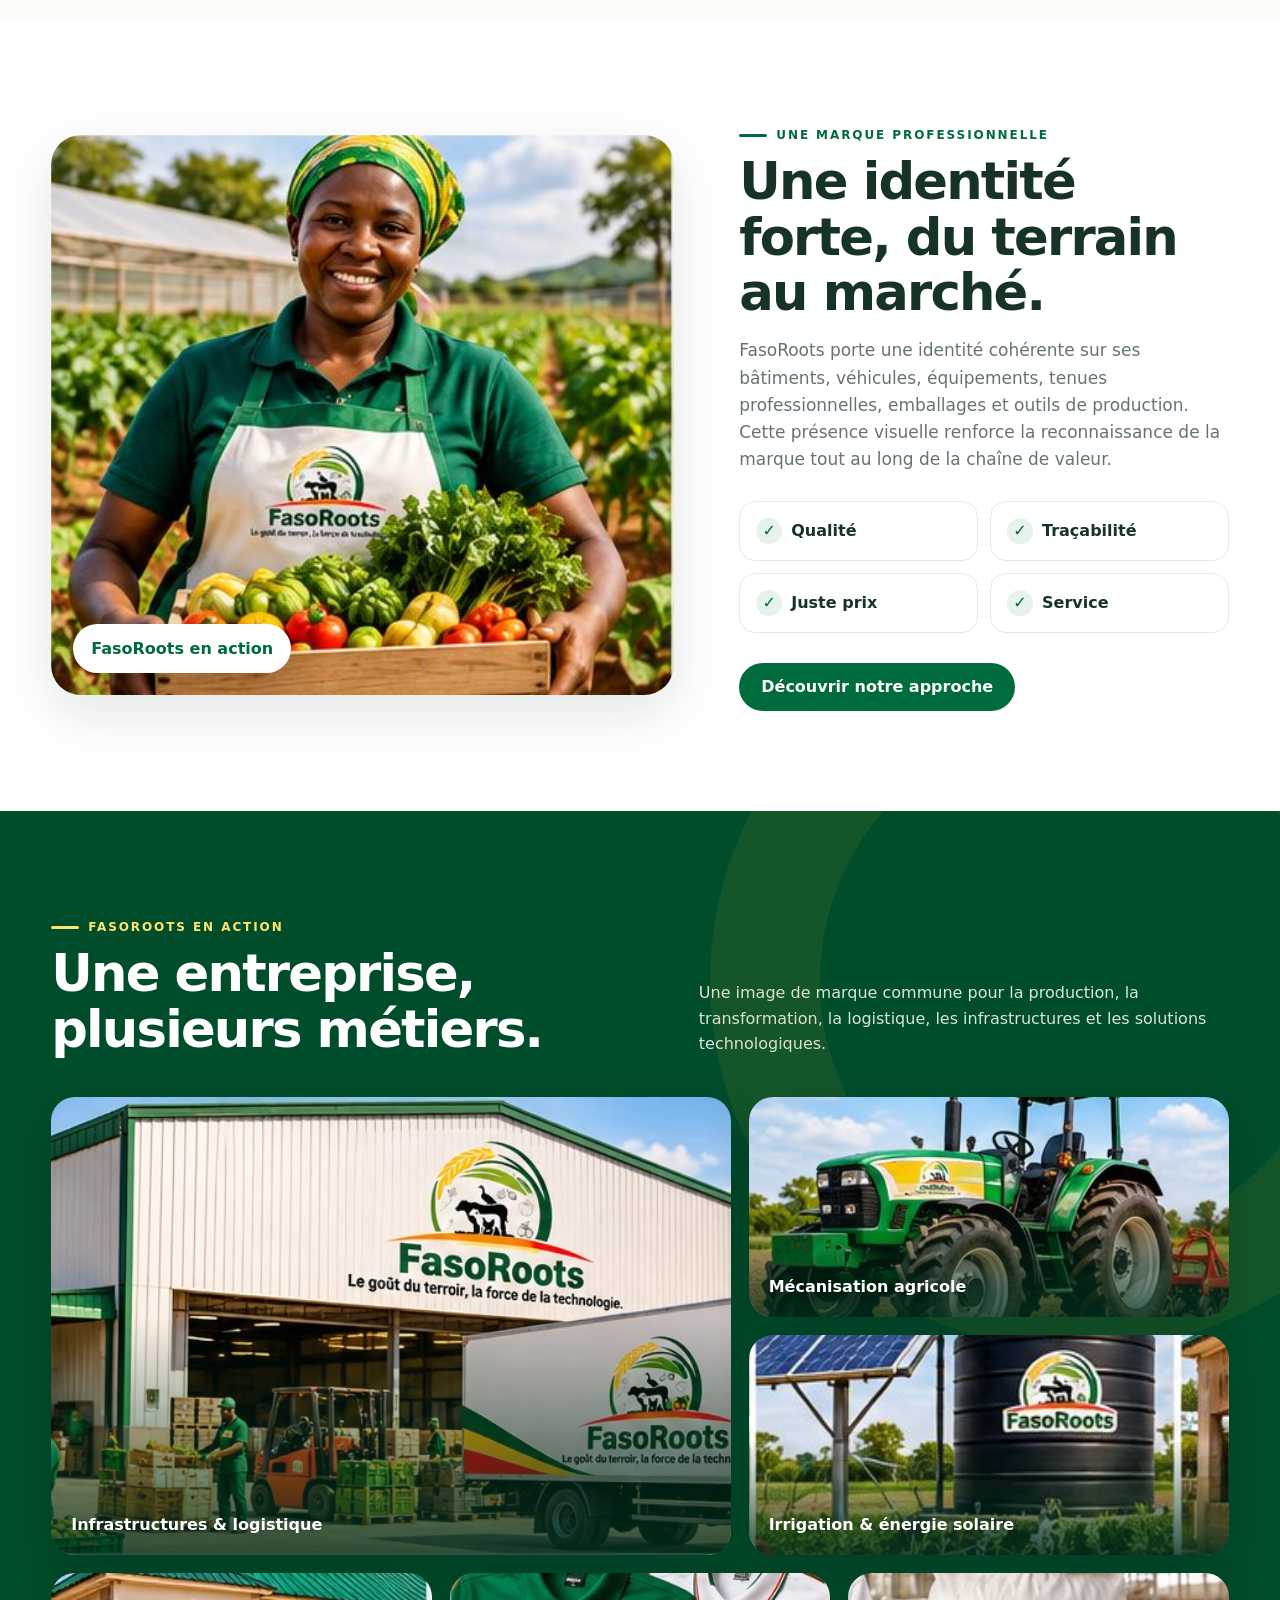
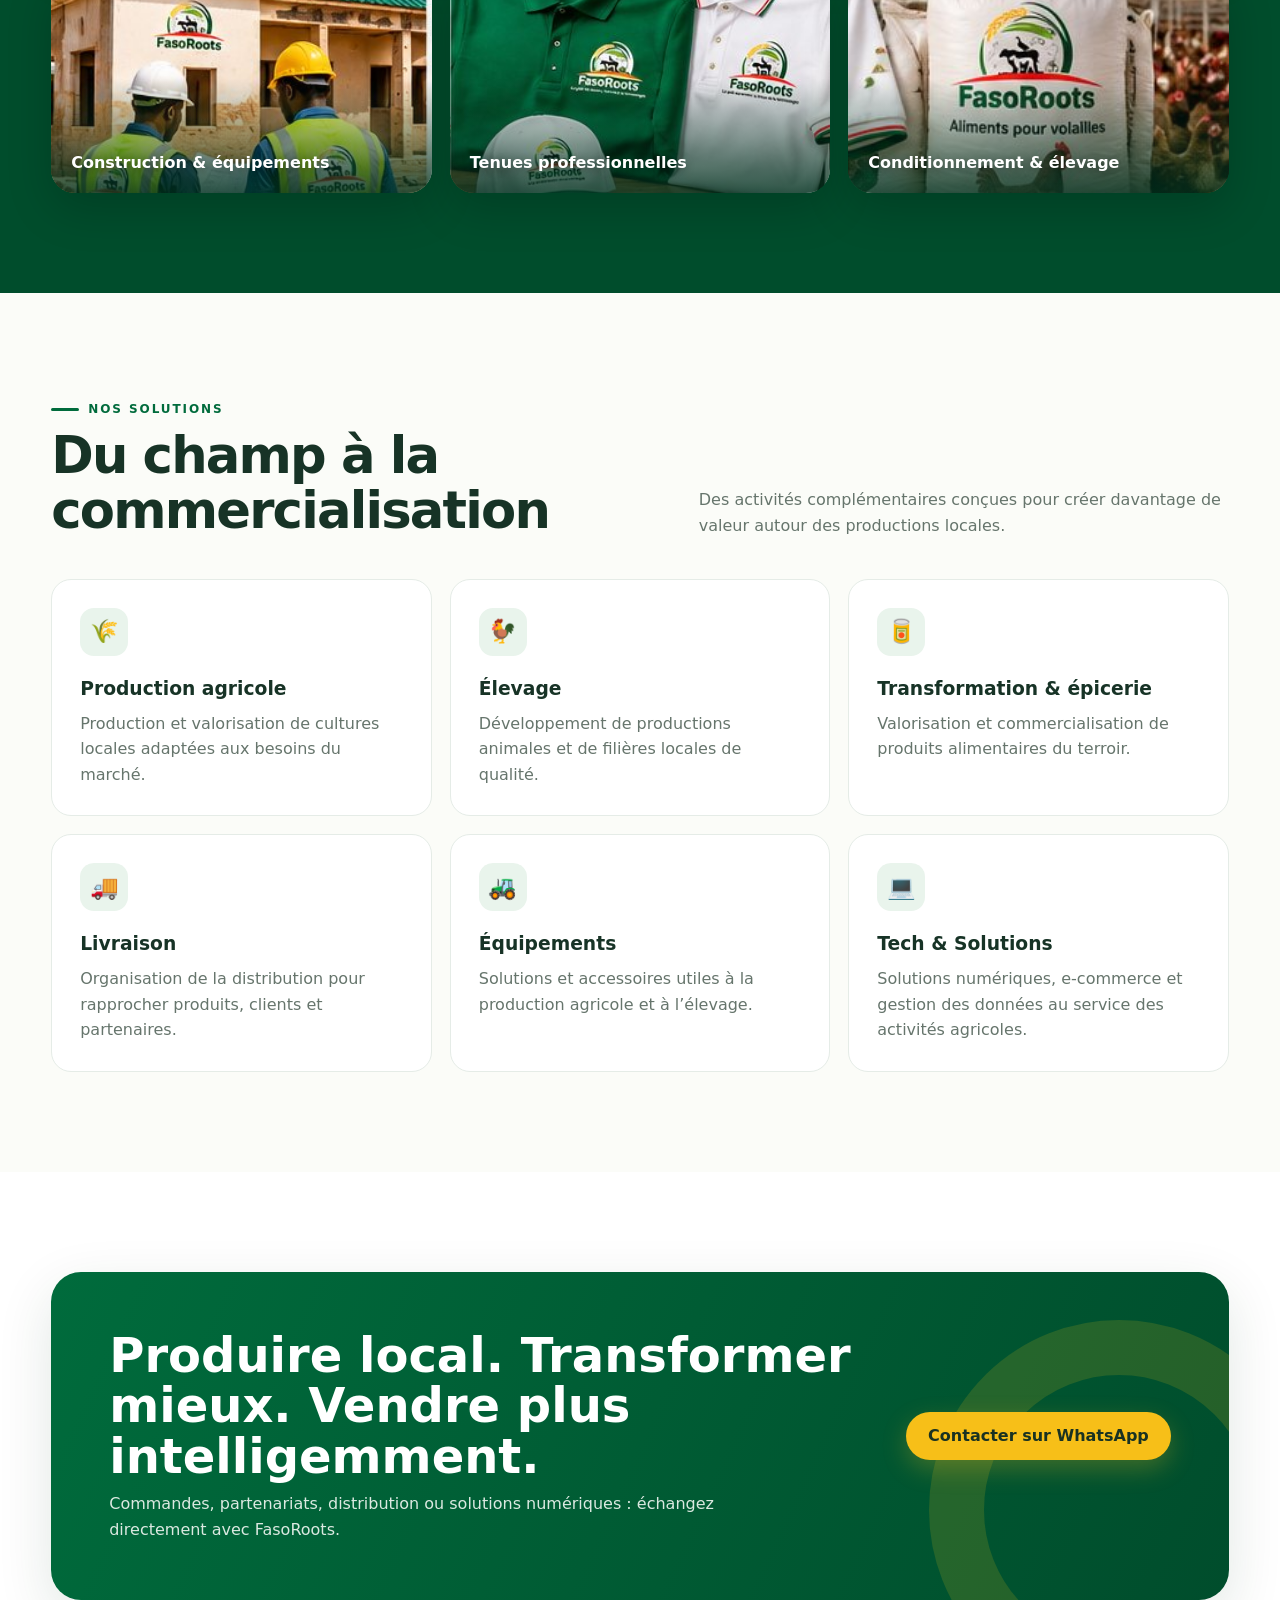
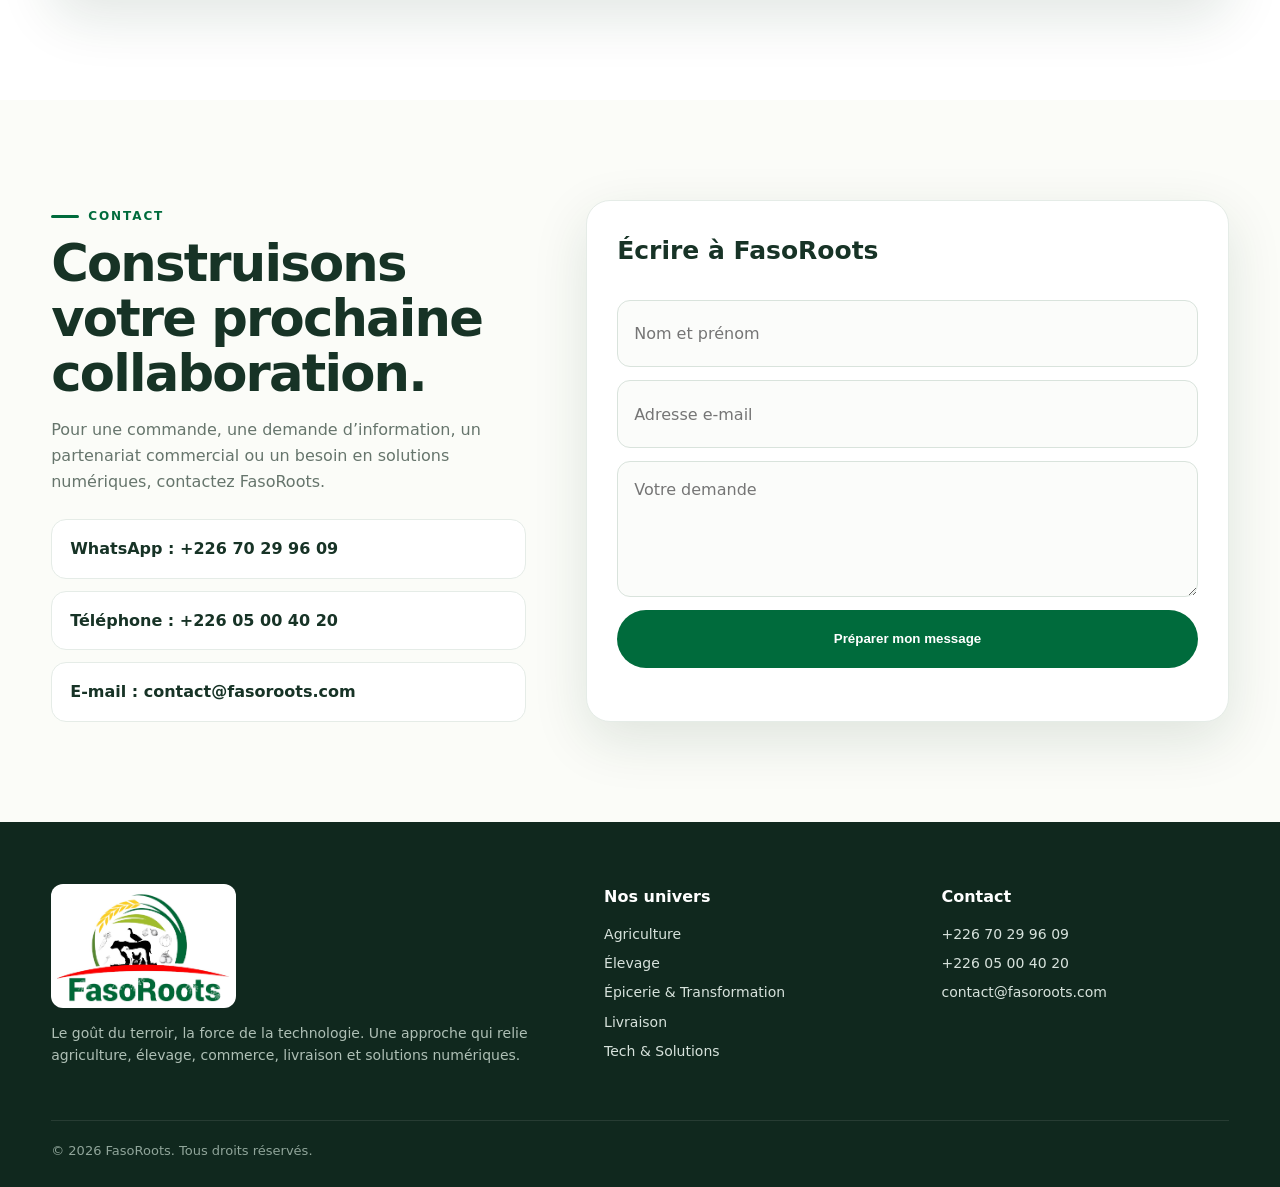
==== commit 016637d8: "Add files via upload" ====
--- a/index.html
+++ b/index.html
@@ -1,133 +1,62 @@
-<!DOCTYPE html>
+<!doctype html><html lang="fr"><head><meta charset="utf-8"><meta name="viewport" content="width=device-width,initial-scale=1"><meta name="theme-color" content="#006B3C"><title>FasoRoots | Le goût du terroir, la force de la technologie</title><meta name="description" content="FasoRoots — Terroir & Numérique. Agriculture, élevage, épicerie & transformation, livraison et solutions numériques au Burkina Faso."><style>
+:root{--g:#006b3c;--gd:#004d2c;--gl:#78a92b;--y:#f7bf18;--r:#ed1c24;--ink:#173326;--muted:#66756c;--paper:#fbfcf8;--line:#e5ece7;--white:#fff;--shadow:0 18px 55px rgba(18,55,37,.12);--radius:24px}*{box-sizing:border-box}html{scroll-behavior:smooth}body{margin:0;font-family:Inter,ui-sans-serif,system-ui,-apple-system,"Segoe UI",Arial,sans-serif;color:var(--ink);background:var(--white);line-height:1.6}a{color:inherit;text-decoration:none}img{display:block;max-width:100%}.container{width:min(1220px,92%);margin:auto}.topbar{background:var(--gd);color:#fff;font-size:13px}.topbar .container{min-height:38px;display:flex;align-items:center;justify-content:space-between;gap:20px}.topbar strong{color:#ffe17a}.header{position:sticky;top:0;z-index:100;background:rgba(255,255,255,.94);backdrop-filter:blur(16px);border-bottom:1px solid rgba(0,107,60,.10)}.nav{height:92px;display:flex;align-items:center;justify-content:space-between;gap:28px}.brand img{width:176px;height:72px;object-fit:contain}.navlinks{display:flex;align-items:center;gap:25px;font-size:14px;font-weight:750}.navlinks>a:not(.button){position:relative}.navlinks>a:not(.button):after{content:"";position:absolute;left:0;right:100%;bottom:-9px;height:2px;background:var(--g);transition:.25s}.navlinks>a:hover:after{right:0}.button{display:inline-flex;align-items:center;justify-content:center;gap:9px;min-height:48px;padding:0 21px;border-radius:999px;border:1px solid transparent;font-weight:800;transition:.2s;cursor:pointer}.button:hover{transform:translateY(-2px)}.button.primary{background:var(--y);color:#193222;box-shadow:0 9px 25px rgba(247,191,24,.25)}.button.green{background:var(--g);color:#fff}.button.ghost{border-color:#d6e3da;background:#fff;color:var(--g)}.hamb{display:none;border:0;background:transparent;font-size:28px;color:var(--gd)}
+.hero{position:relative;min-height:690px;display:flex;align-items:center;overflow:hidden;background:#0b3c28}.hero:before{content:"";position:absolute;inset:0;background-image:linear-gradient(90deg,rgba(0,48,29,.94) 0%,rgba(0,71,42,.78) 43%,rgba(0,48,29,.15) 75%),url('[data-uri]');background-size:cover;background-position:center 24%}.hero:after{content:"";position:absolute;left:0;right:0;bottom:0;height:7px;background:linear-gradient(90deg,var(--g) 0 42%,var(--y) 42% 72%,var(--r) 72%)}.hero .container{position:relative;z-index:2}.hero-copy{max-width:700px;color:#fff;padding:85px 0 100px}.kicker{display:inline-flex;align-items:center;gap:9px;font-size:12px;letter-spacing:.16em;text-transform:uppercase;font-weight:900;color:var(--g)}.hero .kicker{color:#ffe36e}.kicker:before{content:"";width:28px;height:3px;border-radius:3px;background:currentColor}.hero h1{font-size:clamp(52px,7vw,88px);line-height:.96;margin:18px 0 12px;letter-spacing:-.045em}.hero h2{font-size:clamp(24px,3vw,38px);line-height:1.16;margin:0 0 22px;max-width:680px}.hero p{font-size:18px;max-width:630px;color:rgba(255,255,255,.88);margin:0 0 31px}.actions{display:flex;gap:12px;flex-wrap:wrap}.hero .ghost{background:rgba(255,255,255,.10);border-color:rgba(255,255,255,.38);color:#fff;backdrop-filter:blur(8px)}
+.trust{margin-top:-42px;position:relative;z-index:4}.trustgrid{display:grid;grid-template-columns:repeat(4,1fr);background:#fff;border-radius:22px;box-shadow:var(--shadow);overflow:hidden;border:1px solid var(--line)}.trustitem{padding:24px 26px;border-right:1px solid var(--line)}.trustitem:last-child{border:0}.trustitem b{font-size:25px;color:var(--g);display:block;line-height:1.1}.trustitem span{font-size:13px;color:var(--muted)}
+.section{padding:100px 0}.soft{background:var(--paper)}.sectionhead{display:flex;align-items:end;justify-content:space-between;gap:40px;margin-bottom:40px}.sectionhead h2,.split h2,.contact-copy h2{font-size:clamp(34px,4vw,52px);line-height:1.08;letter-spacing:-.035em;margin:9px 0 0}.sectionhead p{max-width:530px;color:var(--muted);margin:0}.universes{display:grid;grid-template-columns:repeat(5,1fr);gap:15px}.universe{background:#fff;border:1px solid var(--line);border-radius:20px;overflow:hidden;transition:.25s;min-height:290px}.universe:hover{transform:translateY(-7px);box-shadow:var(--shadow);border-color:#cbded0}.uimg{height:145px;background-image:linear-gradient(180deg,transparent 45%,rgba(0,48,29,.7)),url('[data-uri]');background-size:700px auto}.u1{background-position:3% 72%}.u2{background-position:96% 53%}.u3{background-position:49% 54%}.u4{background-position:25% 8%}.u5{background-position:68% 73%}.ucopy{padding:20px}.ucopy .num{font-size:11px;font-weight:900;color:var(--r);letter-spacing:.12em}.ucopy h3{font-size:19px;margin:4px 0 7px}.ucopy p{font-size:14px;color:var(--muted);margin:0}
+.split{display:grid;grid-template-columns:1.12fr .88fr;gap:65px;align-items:center}.brand-visual{position:relative;border-radius:30px;overflow:hidden;box-shadow:var(--shadow);min-height:560px;background:url('[data-uri]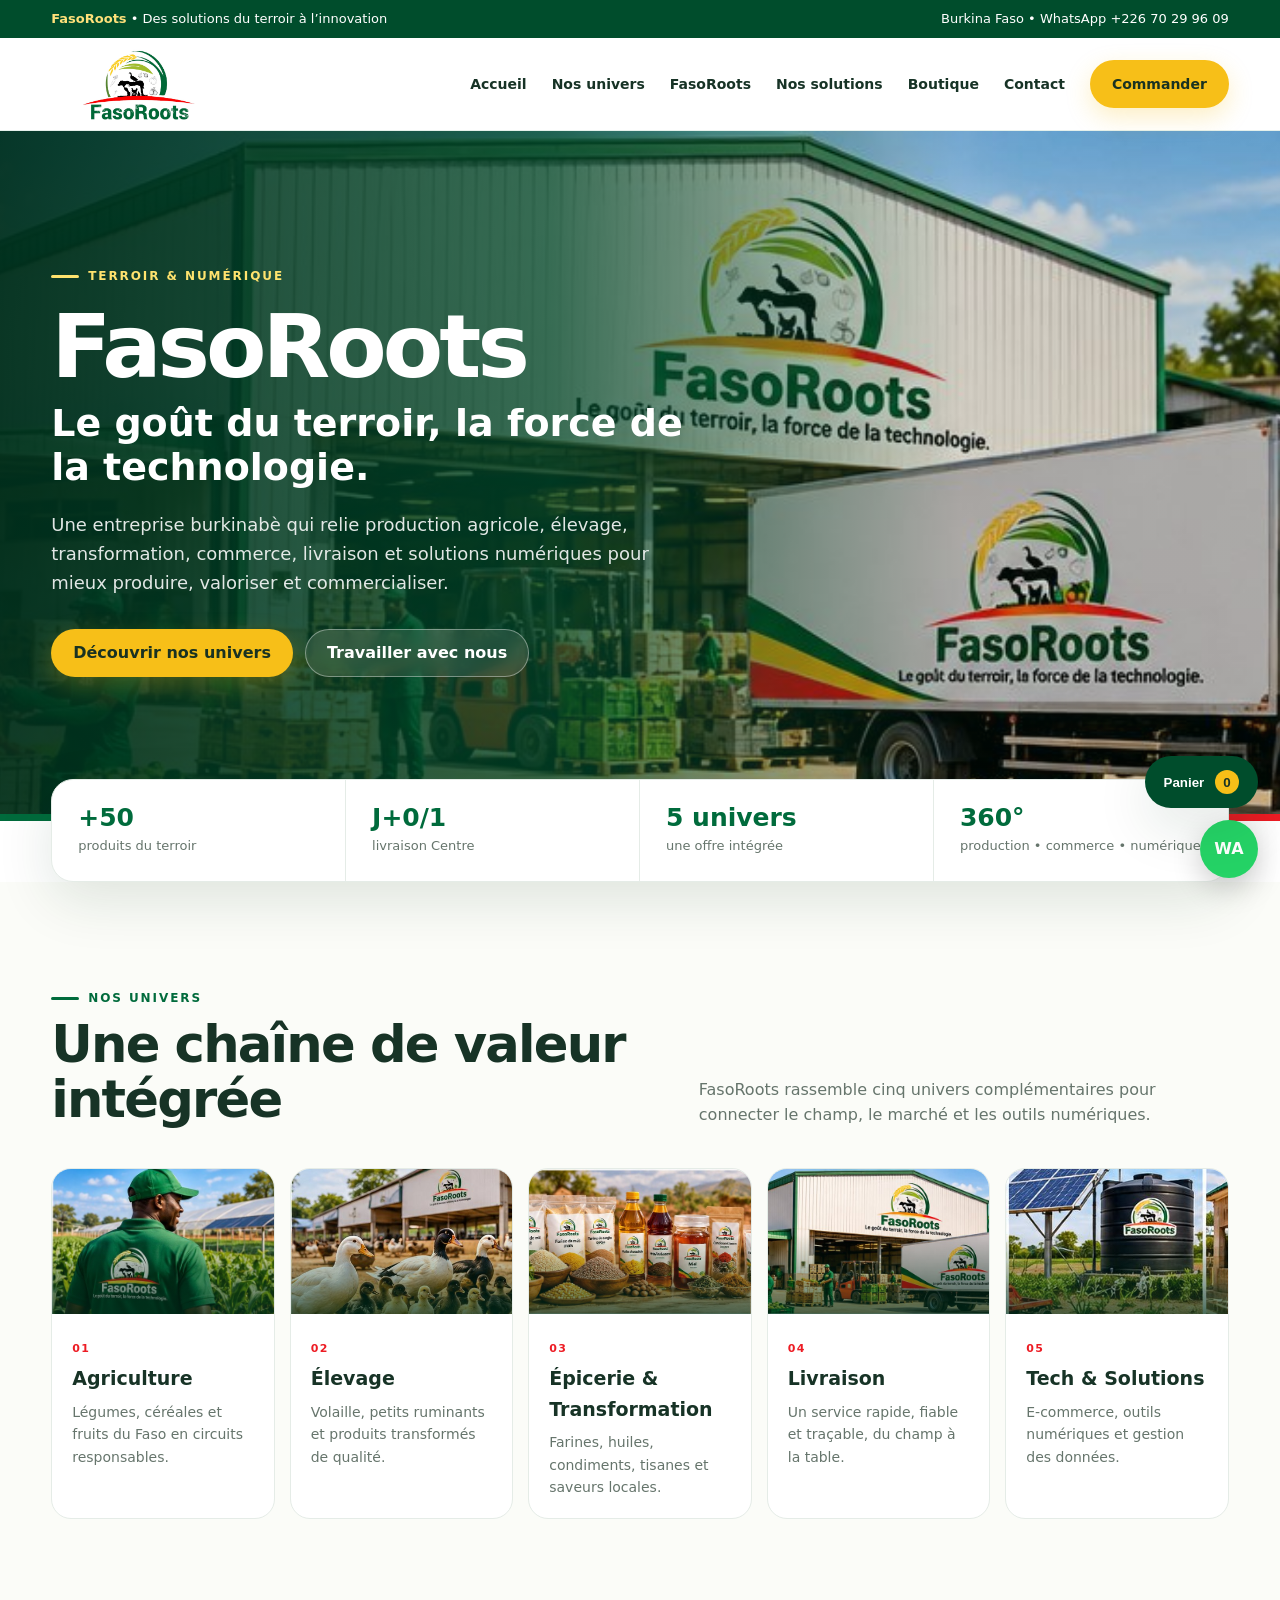
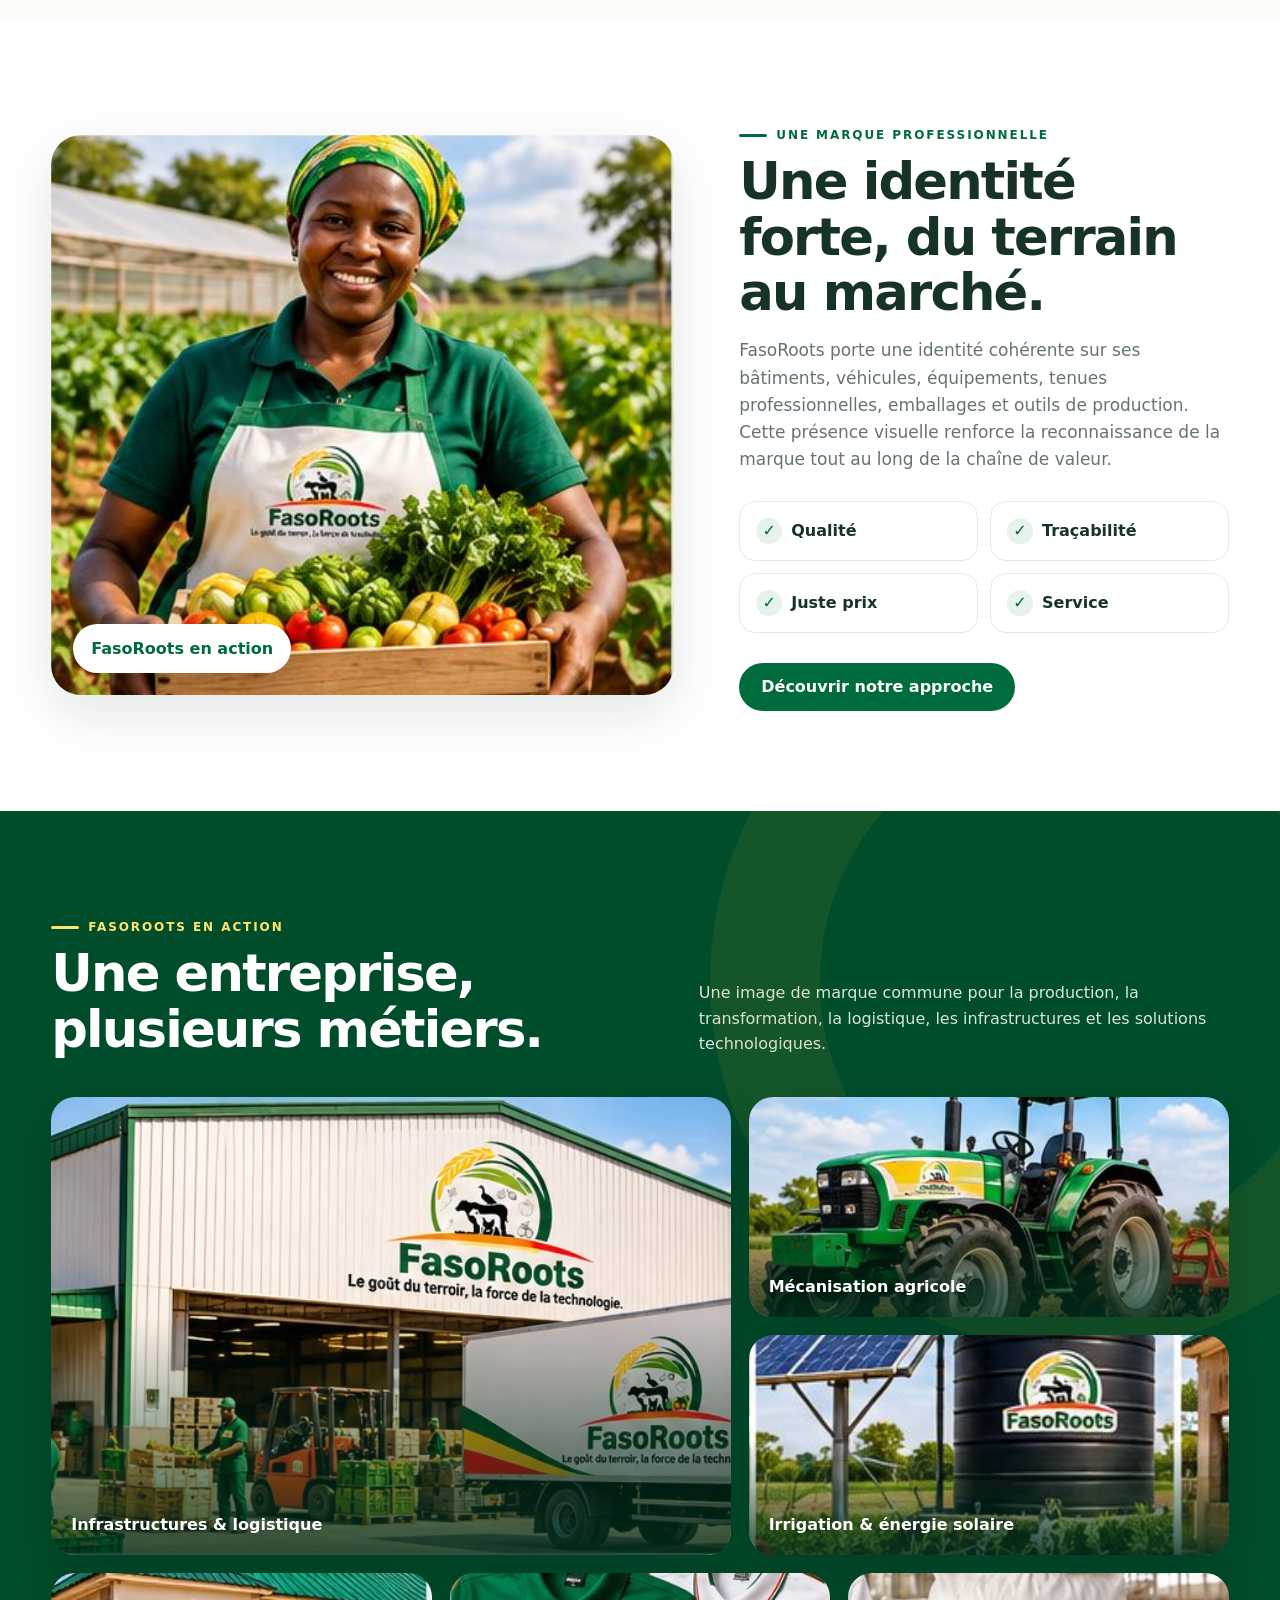
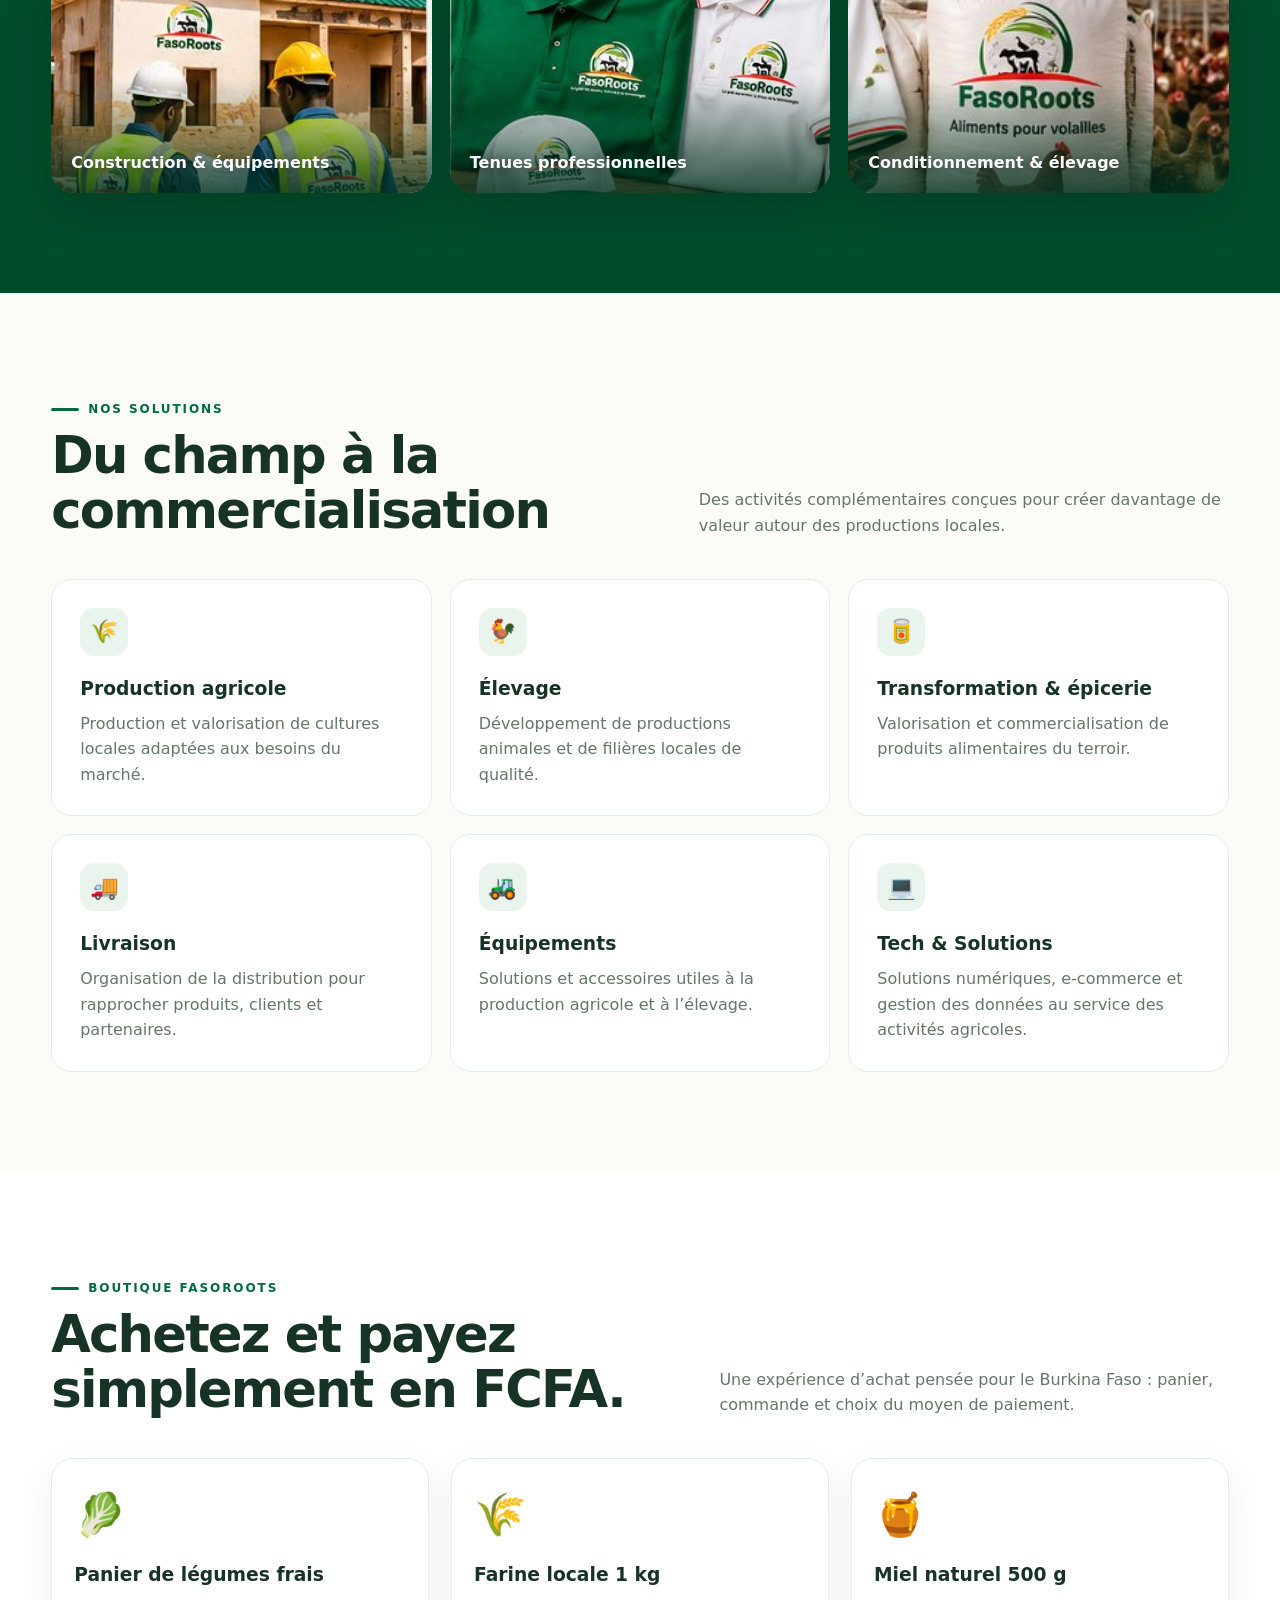
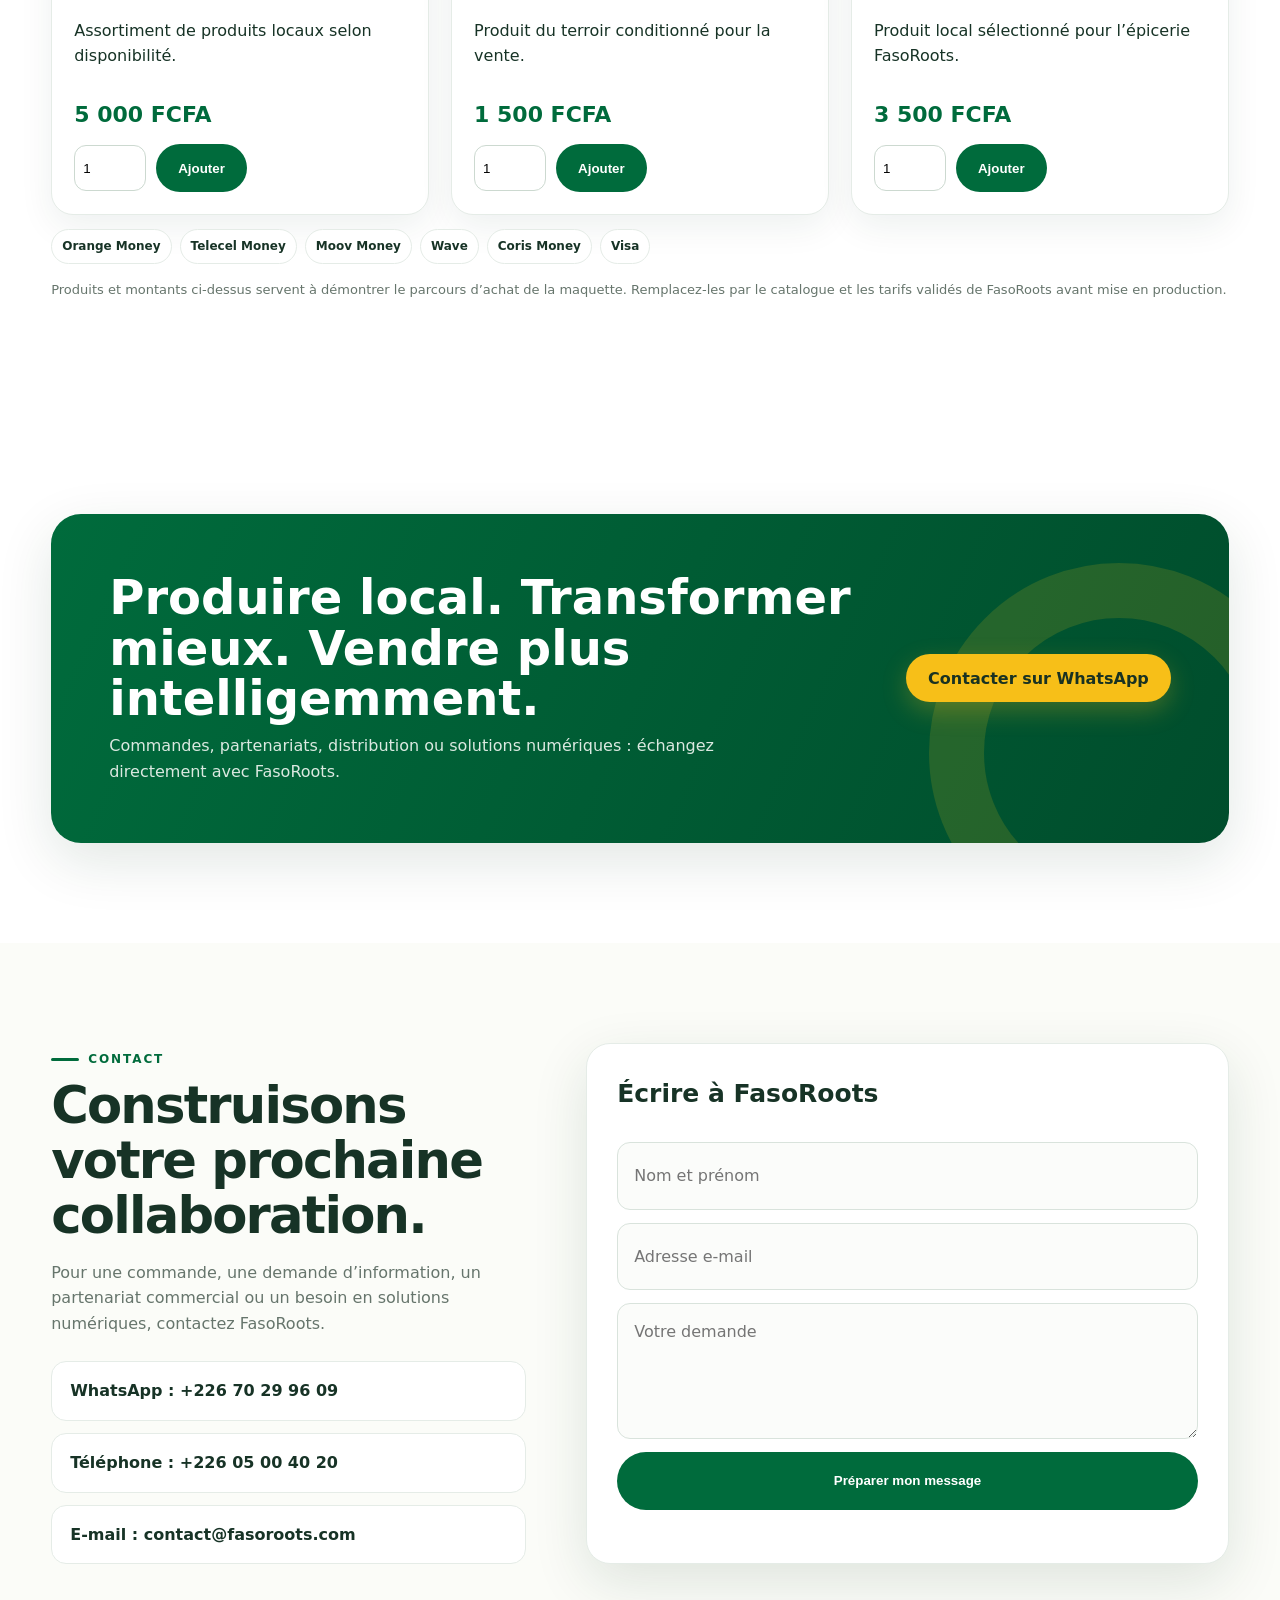
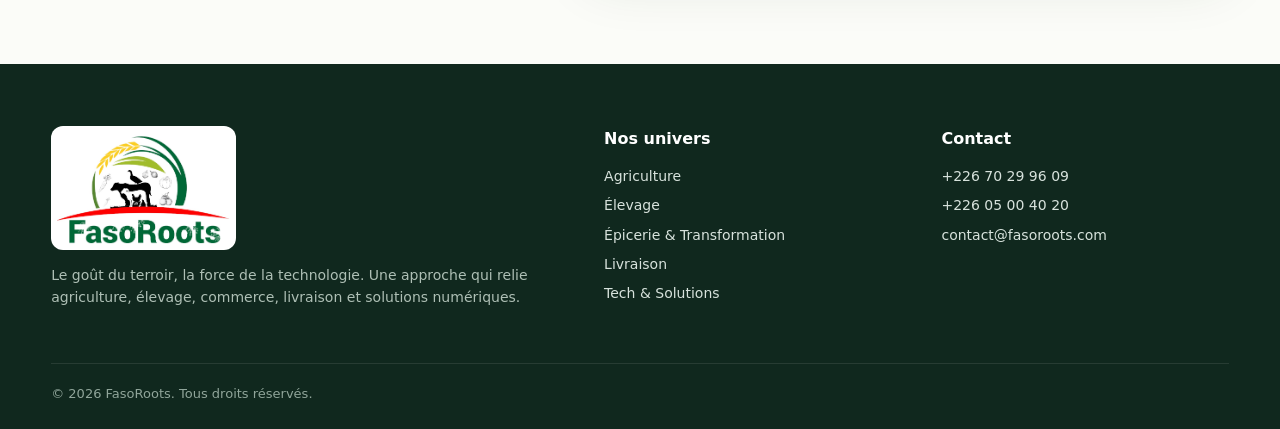
==== commit 9d0551ba: "Add files via upload" ====
--- a/index.html
+++ b/index.html
@@ -47,16 +47,24 @@
 }
 @media (max-width:380px){.container{width:min(100% - 24px,1220px)}.hero h1{font-size:44px}.hero h2{font-size:25px}.trustgrid{grid-template-columns:1fr}.trustitem,.trustitem:nth-child(odd){border-right:0!important;border-bottom:1px solid var(--line)!important;min-height:auto}.trustitem:last-child{border-bottom:0!important}.values{grid-template-columns:1fr!important}}
 @media (prefers-reduced-motion:reduce){html{scroll-behavior:auto}.reveal{opacity:1;transform:none;transition:none}.navlinks{transition:none!important}}
+
+/* Boutique & paiement V7 */
+.shopgrid{display:grid;grid-template-columns:repeat(3,1fr);gap:22px}.product-card{background:#fff;border:1px solid var(--line);border-radius:22px;padding:22px;box-shadow:0 12px 35px rgba(18,55,37,.07);display:flex;flex-direction:column;gap:12px}.product-card .picon{font-size:42px}.product-card h3{margin:0}.price{font-size:22px;font-weight:900;color:var(--g)}.qtyrow{display:flex;gap:10px;align-items:center}.qtyrow input{width:72px;min-height:46px;border:1px solid #ccd9d0;border-radius:12px;padding:8px}.cartbar{position:fixed;right:22px;bottom:92px;z-index:95;background:var(--gd);color:#fff;border:0;border-radius:999px;padding:14px 19px;font-weight:900;box-shadow:var(--shadow);cursor:pointer}.cartcount{display:inline-grid;place-items:center;min-width:24px;height:24px;border-radius:50%;background:var(--y);color:#173326;margin-left:7px}.drawer{position:fixed;inset:0;z-index:200;background:rgba(0,25,15,.55);display:none;align-items:stretch;justify-content:flex-end}.drawer.open{display:flex}.checkout{width:min(520px,100%);height:100%;overflow:auto;background:#fff;padding:28px}.checkout-head{display:flex;justify-content:space-between;align-items:center;gap:15px}.closex{border:0;background:#eef4ef;border-radius:50%;width:44px;height:44px;font-size:22px;cursor:pointer}.cartline{display:grid;grid-template-columns:1fr auto auto;gap:10px;align-items:center;padding:13px 0;border-bottom:1px solid var(--line)}.remove{border:0;background:#fff0f0;color:#b31319;border-radius:8px;padding:7px;cursor:pointer}.total{display:flex;justify-content:space-between;font-size:21px;font-weight:900;padding:18px 0}.paymethods{display:grid;grid-template-columns:repeat(2,1fr);gap:10px;margin:14px 0}.paymethod{border:2px solid var(--line);border-radius:15px;padding:13px;background:#fff;text-align:left;font-weight:800;cursor:pointer;min-height:58px}.paymethod.active{border-color:var(--g);background:#f1f8f4}.paymethod small{display:block;color:var(--muted);font-weight:600}.checkout input,.checkout select{width:100%;min-height:50px;border:1px solid #ccd9d0;border-radius:12px;padding:11px 13px;margin:7px 0 12px;font:inherit}.secure-note{font-size:13px;color:var(--muted);background:#f5f8f6;border-radius:12px;padding:12px}.payment-status{margin-top:12px}.payment-status .notice{padding:13px;border-radius:12px;background:#fff8df;border:1px solid #f1d575}.payment-logos{display:flex;flex-wrap:wrap;gap:8px;margin-top:14px}.payment-logos span{padding:7px 10px;border:1px solid var(--line);border-radius:999px;font-size:12px;font-weight:800;background:#fff}.shop-note{font-size:13px;color:var(--muted);margin-top:16px}
+@media(max-width:900px){.shopgrid{grid-template-columns:1fr 1fr}}@media(max-width:600px){.shopgrid{grid-template-columns:1fr}.product-card{padding:18px}.cartbar{right:14px;bottom:78px}.checkout{padding:20px}.paymethods{grid-template-columns:1fr}.cartline{grid-template-columns:1fr auto}.cartline .remove{grid-column:2}}
 </style></head><body>
 <div class="topbar"><div class="container"><span><strong>FasoRoots</strong> • Des solutions du terroir à l’innovation</span><span>Burkina Faso • WhatsApp +226 70 29 96 09</span></div></div>
-<header class="header"><div class="container nav"><a class="brand" href="#accueil"><img src="[data-uri]" alt="Logo FasoRoots"></a><nav class="navlinks" id="navlinks"><a href="#accueil">Accueil</a><a href="#univers">Nos univers</a><a href="#apropos">FasoRoots</a><a href="#solutions">Nos solutions</a><a href="#contact">Contact</a><a class="button primary" href="https://wa.me/22670299609">Commander</a></nav><button class="hamb" id="hamb" aria-label="Ouvrir le menu">☰</button></div></header>
+<header class="header"><div class="container nav"><a class="brand" href="#accueil"><img src="[data-uri]" alt="Logo FasoRoots"></a><nav class="navlinks" id="navlinks"><a href="#accueil">Accueil</a><a href="#univers">Nos univers</a><a href="#apropos">FasoRoots</a><a href="#solutions">Nos solutions</a><a href="#boutique">Boutique</a><a href="#contact">Contact</a><a class="button primary" href="#boutique">Commander</a></nav><button class="hamb" id="hamb" aria-label="Ouvrir le menu">☰</button></div></header>
 <main><section class="hero" id="accueil"><div class="container"><div class="hero-copy"><span class="kicker">Terroir & Numérique</span><h1>FasoRoots</h1><h2>Le goût du terroir, la force de la technologie.</h2><p>Une entreprise burkinabè qui relie production agricole, élevage, transformation, commerce, livraison et solutions numériques pour mieux produire, valoriser et commercialiser.</p><div class="actions"><a class="button primary" href="#univers">Découvrir nos univers</a><a class="button ghost" href="#contact">Travailler avec nous</a></div></div></div></section>
 <div class="trust"><div class="container trustgrid"><div class="trustitem"><b>+50</b><span>produits du terroir</span></div><div class="trustitem"><b>J+0/1</b><span>livraison Centre</span></div><div class="trustitem"><b>5 univers</b><span>une offre intégrée</span></div><div class="trustitem"><b>360°</b><span>production • commerce • numérique</span></div></div></div>
 <section class="section soft" id="univers"><div class="container"><div class="sectionhead reveal"><div><span class="kicker">Nos univers</span><h2>Une chaîne de valeur intégrée</h2></div><p>FasoRoots rassemble cinq univers complémentaires pour connecter le champ, le marché et les outils numériques.</p></div><div class="universes"><article class="universe reveal"><div class="uimg u1"></div><div class="ucopy"><span class="num">01</span><h3>Agriculture</h3><p>Légumes, céréales et fruits du Faso en circuits responsables.</p></div></article><article class="universe reveal"><div class="uimg u2"></div><div class="ucopy"><span class="num">02</span><h3>Élevage</h3><p>Volaille, petits ruminants et produits transformés de qualité.</p></div></article><article class="universe reveal"><div class="uimg u3"></div><div class="ucopy"><span class="num">03</span><h3>Épicerie & Transformation</h3><p>Farines, huiles, condiments, tisanes et saveurs locales.</p></div></article><article class="universe reveal"><div class="uimg u4"></div><div class="ucopy"><span class="num">04</span><h3>Livraison</h3><p>Un service rapide, fiable et traçable, du champ à la table.</p></div></article><article class="universe reveal"><div class="uimg u5"></div><div class="ucopy"><span class="num">05</span><h3>Tech & Solutions</h3><p>E-commerce, outils numériques et gestion des données.</p></div></article></div></div></section>
 <section class="section" id="apropos"><div class="container split"><div class="brand-visual reveal"></div><div class="reveal"><span class="kicker">Une marque professionnelle</span><h2>Une identité forte, du terrain au marché.</h2><p>FasoRoots porte une identité cohérente sur ses bâtiments, véhicules, équipements, tenues professionnelles, emballages et outils de production. Cette présence visuelle renforce la reconnaissance de la marque tout au long de la chaîne de valeur.</p><div class="values"><div class="value">Qualité</div><div class="value">Traçabilité</div><div class="value">Juste prix</div><div class="value">Service</div></div><a class="button green" href="#solutions">Découvrir notre approche</a></div></div></section>
 <section class="section identity" id="solutions"><div class="container"><div class="sectionhead reveal"><div><span class="kicker">FasoRoots en action</span><h2>Une entreprise, plusieurs métiers.</h2></div><p>Une image de marque commune pour la production, la transformation, la logistique, les infrastructures et les solutions technologiques.</p></div><div class="brand-gallery" aria-label="FasoRoots en action"><div class="brand-tile large bt-warehouse reveal"><span>Infrastructures & logistique</span></div><div class="brand-tile medium bt-tractor reveal"><span>Mécanisation agricole</span></div><div class="brand-tile medium bt-solar reveal"><span>Irrigation & énergie solaire</span></div><div class="brand-tile small bt-construction reveal"><span>Construction & équipements</span></div><div class="brand-tile small bt-merch reveal"><span>Tenues professionnelles</span></div><div class="brand-tile small bt-feed reveal"><span>Conditionnement & élevage</span></div></div></div></section>
 <section class="section soft"><div class="container"><div class="sectionhead reveal"><div><span class="kicker">Nos solutions</span><h2>Du champ à la commercialisation</h2></div><p>Des activités complémentaires conçues pour créer davantage de valeur autour des productions locales.</p></div><div class="services"><article class="service reveal"><div class="ico">🌾</div><h3>Production agricole</h3><p>Production et valorisation de cultures locales adaptées aux besoins du marché.</p></article><article class="service reveal"><div class="ico">🐓</div><h3>Élevage</h3><p>Développement de productions animales et de filières locales de qualité.</p></article><article class="service reveal"><div class="ico">🥫</div><h3>Transformation & épicerie</h3><p>Valorisation et commercialisation de produits alimentaires du terroir.</p></article><article class="service reveal"><div class="ico">🚚</div><h3>Livraison</h3><p>Organisation de la distribution pour rapprocher produits, clients et partenaires.</p></article><article class="service reveal"><div class="ico">🚜</div><h3>Équipements</h3><p>Solutions et accessoires utiles à la production agricole et à l’élevage.</p></article><article class="service reveal"><div class="ico">💻</div><h3>Tech & Solutions</h3><p>Solutions numériques, e-commerce et gestion des données au service des activités agricoles.</p></article></div></div></section>
+
+<section class="section" id="boutique"><div class="container"><div class="sectionhead reveal"><div><span class="kicker">Boutique FasoRoots</span><h2>Achetez et payez simplement en FCFA.</h2></div><p>Une expérience d’achat pensée pour le Burkina Faso : panier, commande et choix du moyen de paiement.</p></div><div class="shopgrid"><article class="product-card reveal" data-name="Panier de légumes frais" data-price="5000"><div class="picon">🥬</div><h3>Panier de légumes frais</h3><p>Assortiment de produits locaux selon disponibilité.</p><div class="price">5 000 FCFA</div><div class="qtyrow"><input type="number" min="1" value="1" aria-label="Quantité"><button class="button green addcart">Ajouter</button></div></article><article class="product-card reveal" data-name="Farine locale 1 kg" data-price="1500"><div class="picon">🌾</div><h3>Farine locale 1 kg</h3><p>Produit du terroir conditionné pour la vente.</p><div class="price">1 500 FCFA</div><div class="qtyrow"><input type="number" min="1" value="1" aria-label="Quantité"><button class="button green addcart">Ajouter</button></div></article><article class="product-card reveal" data-name="Miel naturel 500 g" data-price="3500"><div class="picon">🍯</div><h3>Miel naturel 500 g</h3><p>Produit local sélectionné pour l’épicerie FasoRoots.</p><div class="price">3 500 FCFA</div><div class="qtyrow"><input type="number" min="1" value="1" aria-label="Quantité"><button class="button green addcart">Ajouter</button></div></article></div><div class="payment-logos"><span>Orange Money</span><span>Telecel Money</span><span>Moov Money</span><span>Wave</span><span>Coris Money</span><span>Visa</span></div><p class="shop-note">Produits et montants ci-dessus servent à démontrer le parcours d’achat de la maquette. Remplacez-les par le catalogue et les tarifs validés de FasoRoots avant mise en production.</p></div></section>
 <section class="section"><div class="container"><div class="cta reveal"><div><h2>Produire local. Transformer mieux. Vendre plus intelligemment.</h2><p>Commandes, partenariats, distribution ou solutions numériques : échangez directement avec FasoRoots.</p></div><a class="button primary" href="https://wa.me/22670299609">Contacter sur WhatsApp</a></div></div></section>
 <section class="section soft" id="contact"><div class="container contact"><div class="contact-copy reveal"><span class="kicker">Contact</span><h2>Construisons votre prochaine collaboration.</h2><p>Pour une commande, une demande d’information, un partenariat commercial ou un besoin en solutions numériques, contactez FasoRoots.</p><div class="contact-list"><a href="https://wa.me/22670299609">WhatsApp : +226 70 29 96 09</a><a href="tel:+22605004020">Téléphone : +226 05 00 40 20</a><a href="mailto:contact@fasoroots.com">E-mail : contact@fasoroots.com</a></div></div><form class="form reveal" id="contactForm"><h3>Écrire à FasoRoots</h3><input name="name" required placeholder="Nom et prénom"><input name="email" type="email" required placeholder="Adresse e-mail"><textarea name="message" placeholder="Votre demande"></textarea><button class="button green" type="submit">Préparer mon message</button><div id="formMsg" aria-live="polite"></div></form></div></section></main>
-<footer class="footer"><div class="container"><div class="footergrid"><div><img src="[data-uri]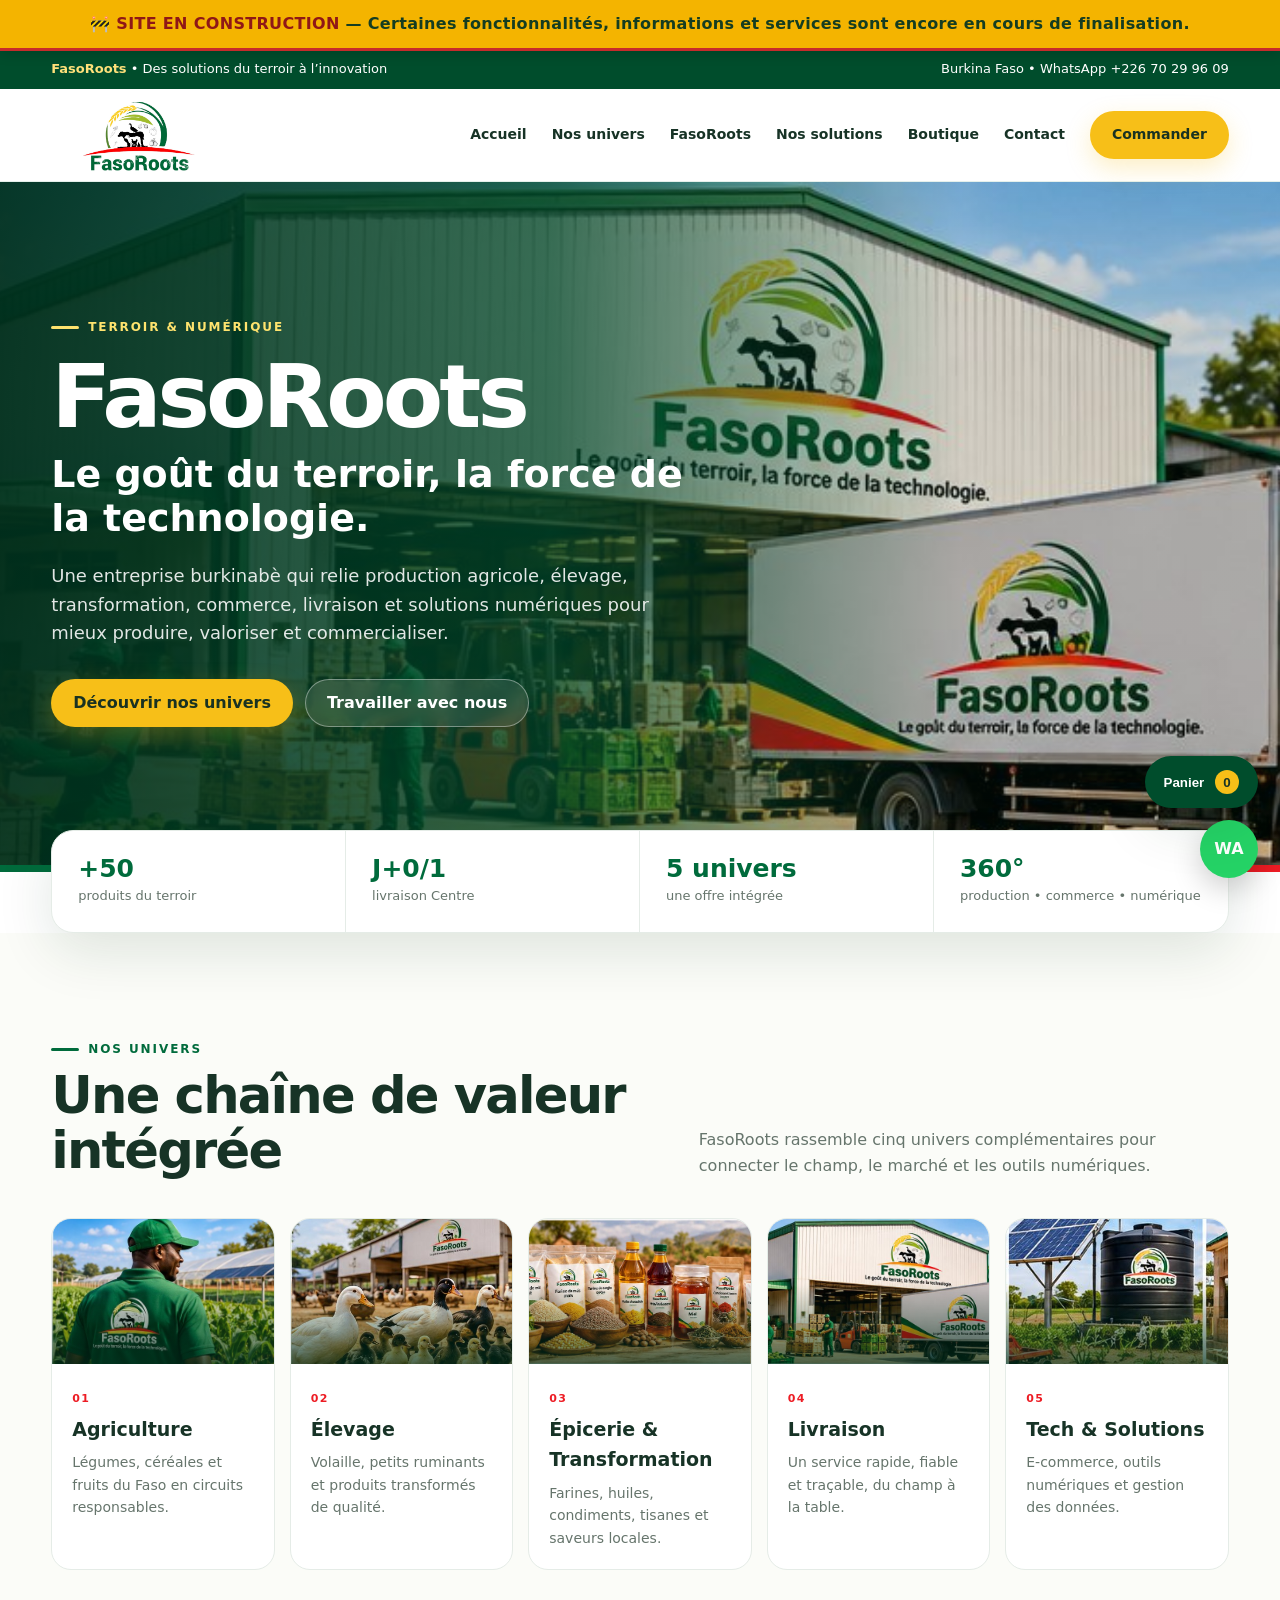
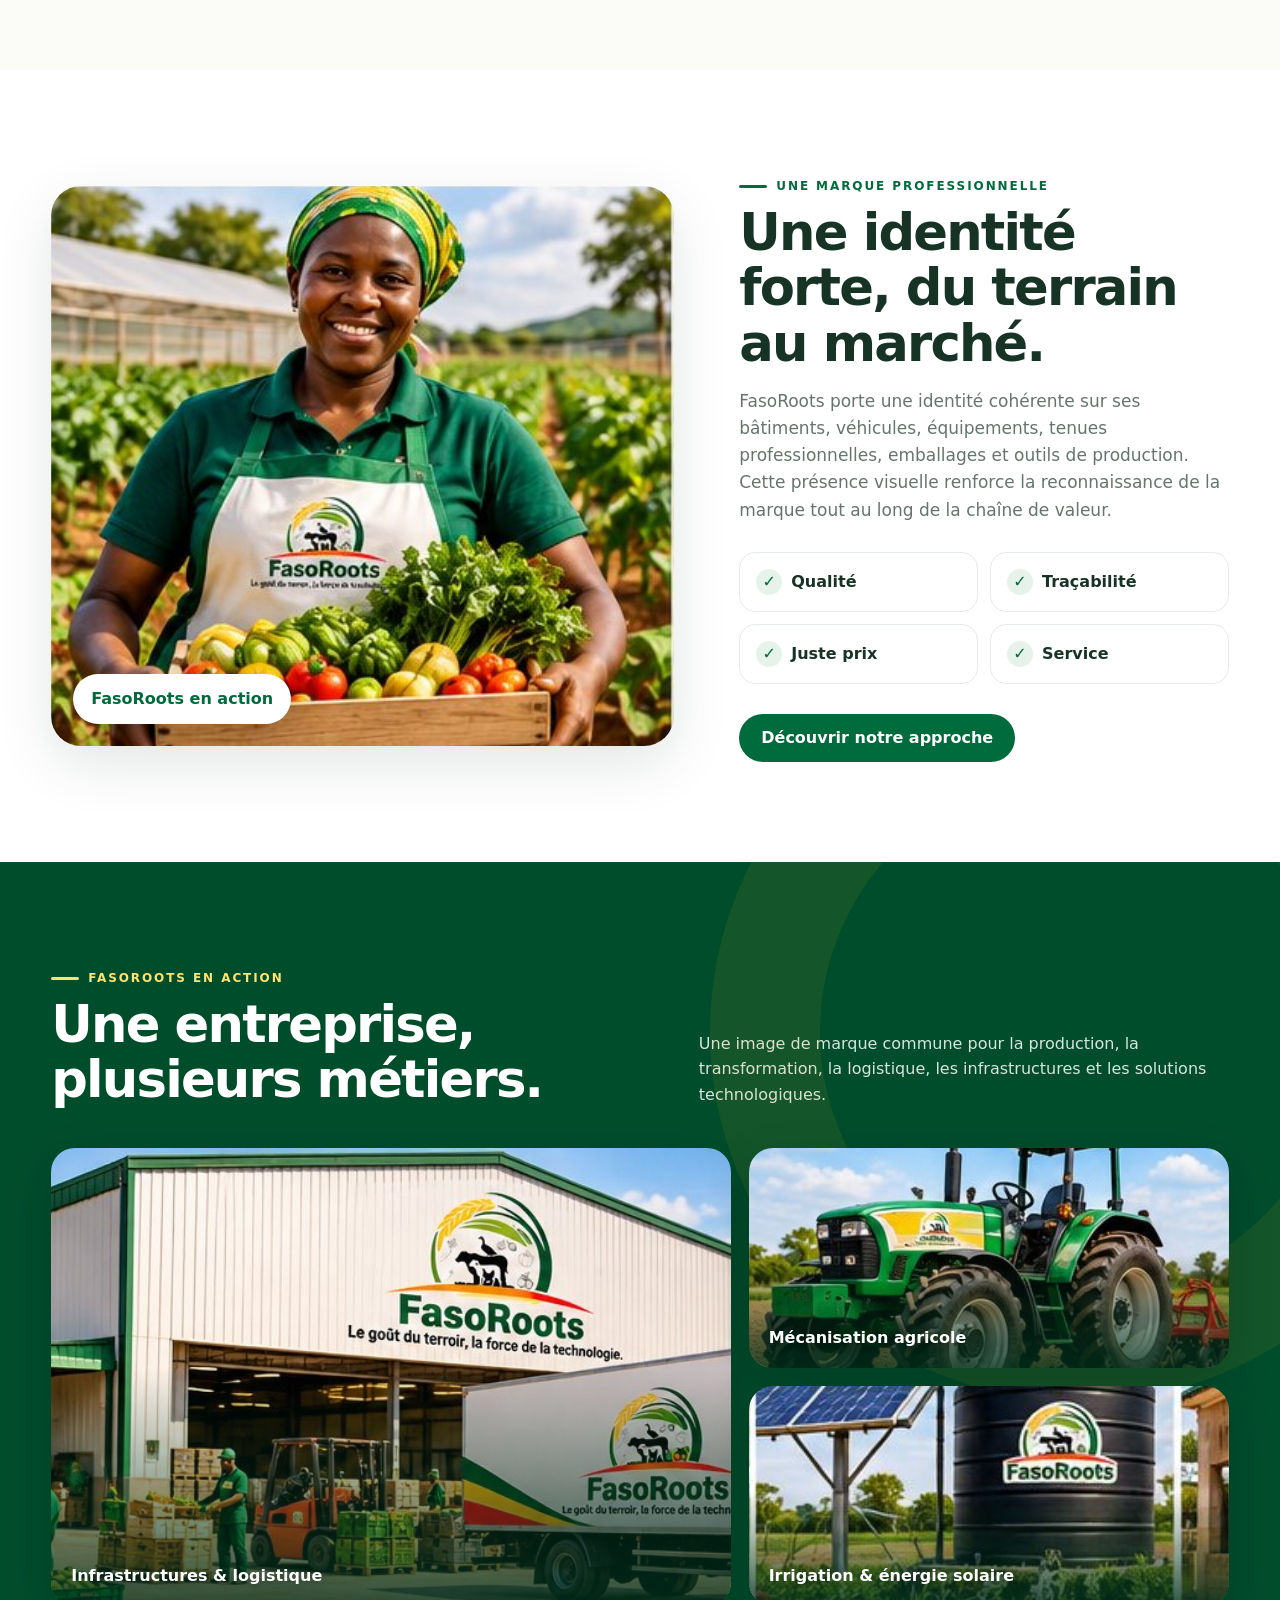
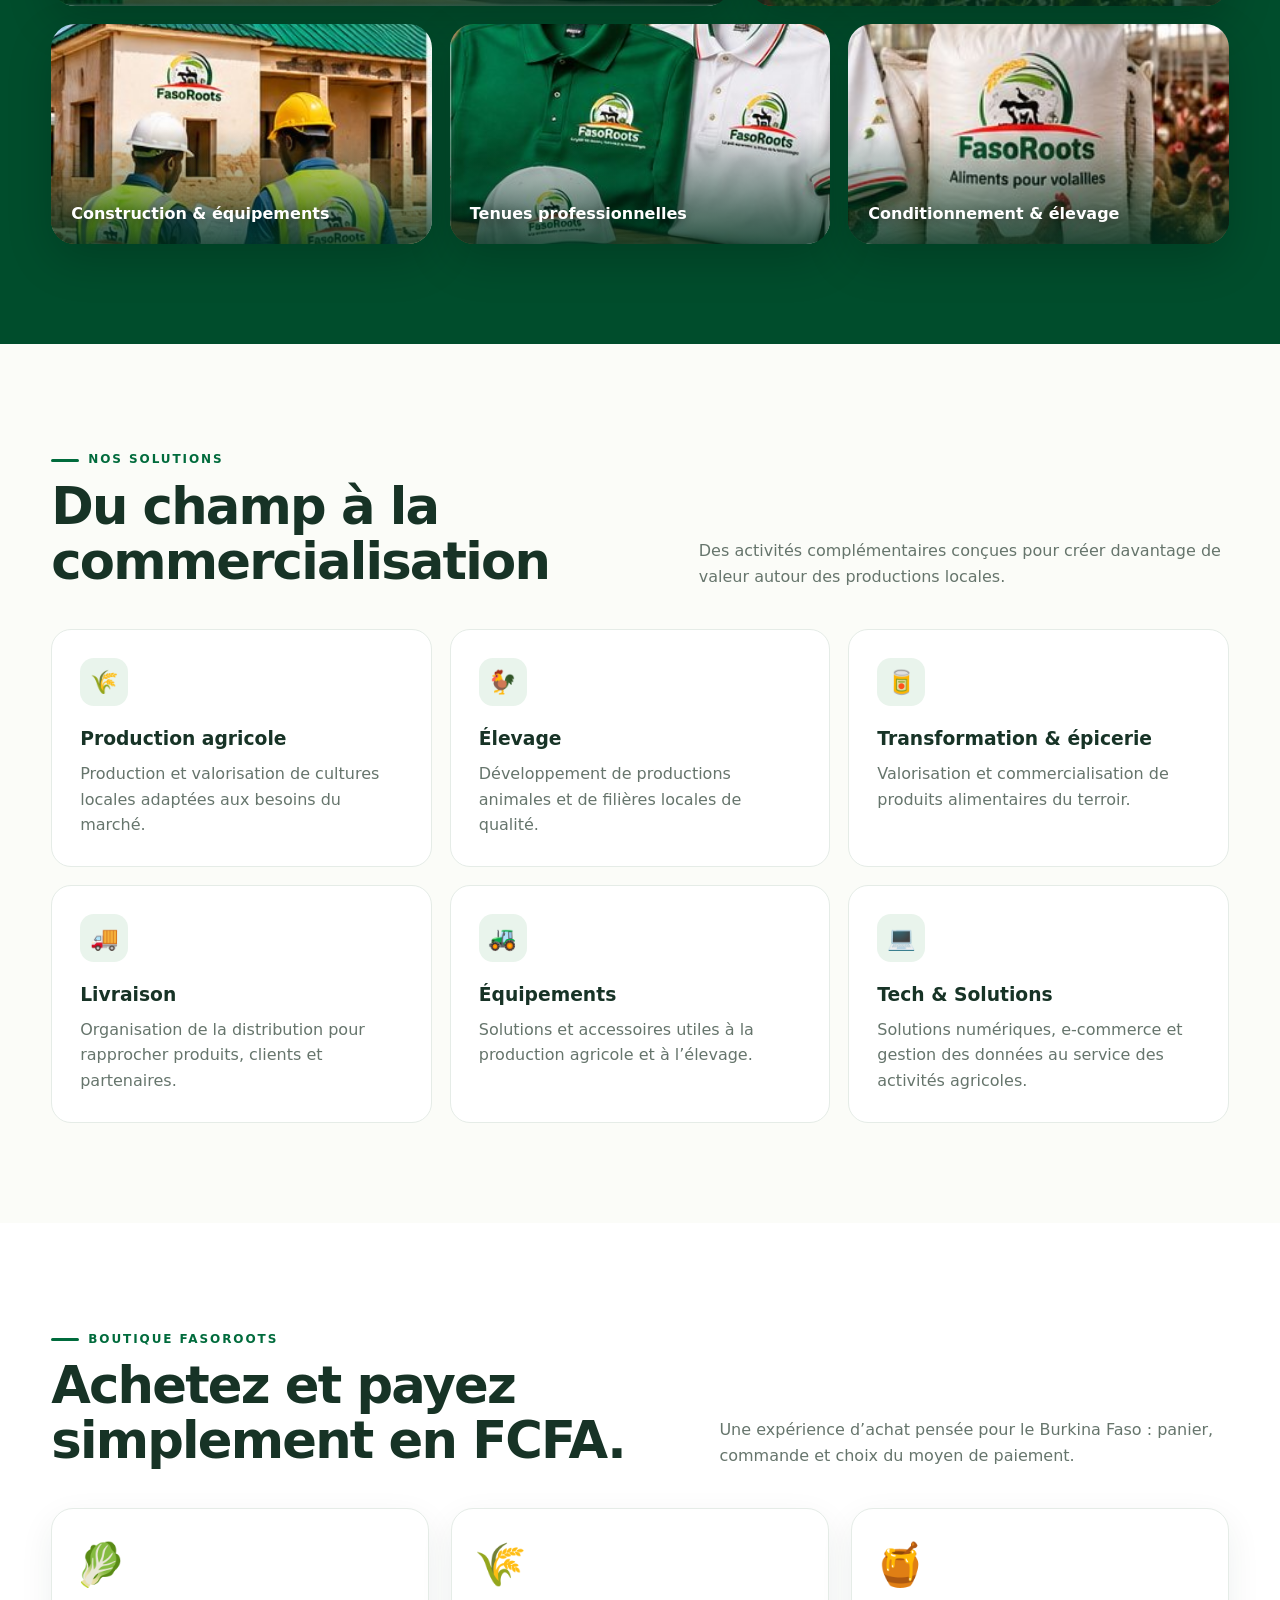
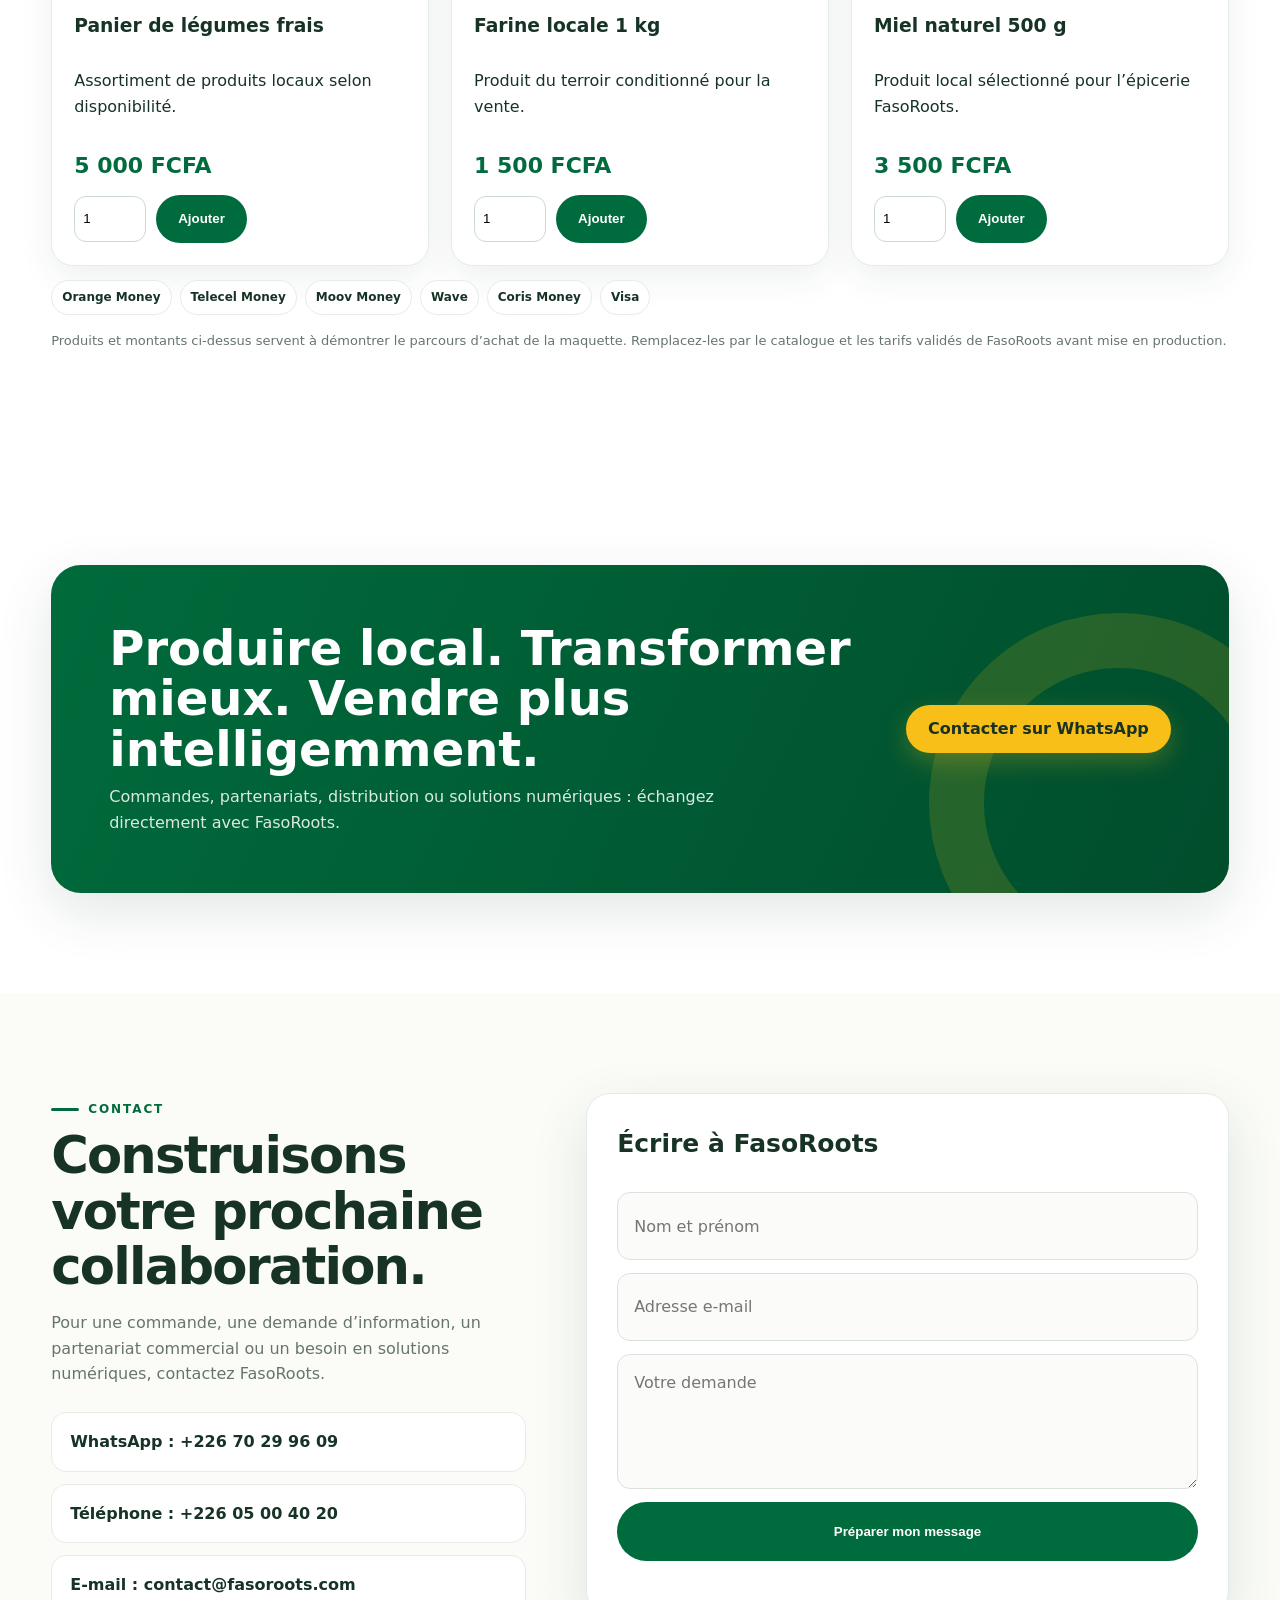
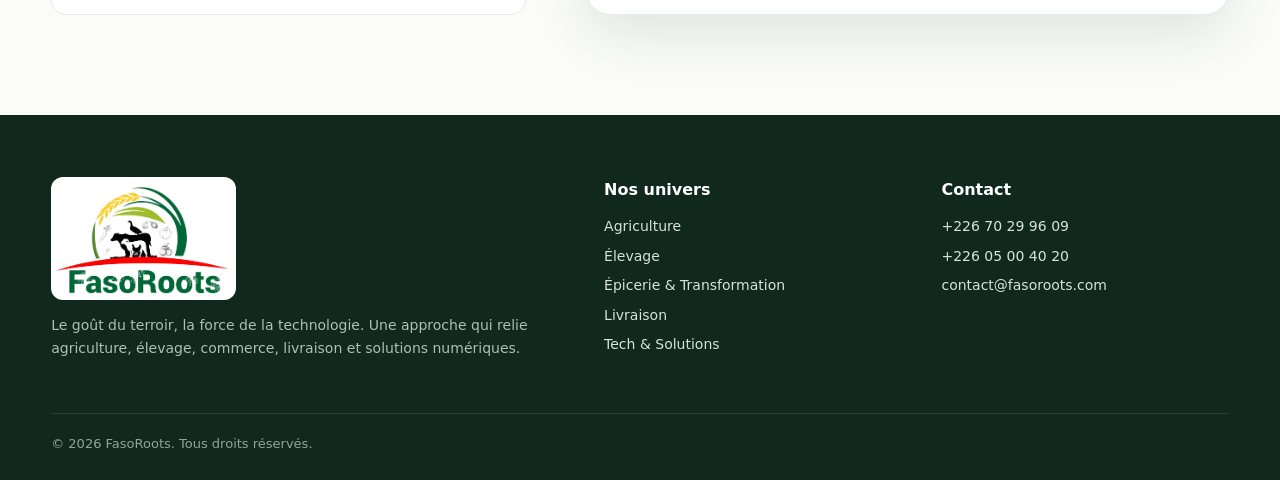
==== commit b245c811: "Add files via upload" ====
--- a/index.html
+++ b/index.html
@@ -51,7 +51,13 @@
 /* Boutique & paiement V7 */
 .shopgrid{display:grid;grid-template-columns:repeat(3,1fr);gap:22px}.product-card{background:#fff;border:1px solid var(--line);border-radius:22px;padding:22px;box-shadow:0 12px 35px rgba(18,55,37,.07);display:flex;flex-direction:column;gap:12px}.product-card .picon{font-size:42px}.product-card h3{margin:0}.price{font-size:22px;font-weight:900;color:var(--g)}.qtyrow{display:flex;gap:10px;align-items:center}.qtyrow input{width:72px;min-height:46px;border:1px solid #ccd9d0;border-radius:12px;padding:8px}.cartbar{position:fixed;right:22px;bottom:92px;z-index:95;background:var(--gd);color:#fff;border:0;border-radius:999px;padding:14px 19px;font-weight:900;box-shadow:var(--shadow);cursor:pointer}.cartcount{display:inline-grid;place-items:center;min-width:24px;height:24px;border-radius:50%;background:var(--y);color:#173326;margin-left:7px}.drawer{position:fixed;inset:0;z-index:200;background:rgba(0,25,15,.55);display:none;align-items:stretch;justify-content:flex-end}.drawer.open{display:flex}.checkout{width:min(520px,100%);height:100%;overflow:auto;background:#fff;padding:28px}.checkout-head{display:flex;justify-content:space-between;align-items:center;gap:15px}.closex{border:0;background:#eef4ef;border-radius:50%;width:44px;height:44px;font-size:22px;cursor:pointer}.cartline{display:grid;grid-template-columns:1fr auto auto;gap:10px;align-items:center;padding:13px 0;border-bottom:1px solid var(--line)}.remove{border:0;background:#fff0f0;color:#b31319;border-radius:8px;padding:7px;cursor:pointer}.total{display:flex;justify-content:space-between;font-size:21px;font-weight:900;padding:18px 0}.paymethods{display:grid;grid-template-columns:repeat(2,1fr);gap:10px;margin:14px 0}.paymethod{border:2px solid var(--line);border-radius:15px;padding:13px;background:#fff;text-align:left;font-weight:800;cursor:pointer;min-height:58px}.paymethod.active{border-color:var(--g);background:#f1f8f4}.paymethod small{display:block;color:var(--muted);font-weight:600}.checkout input,.checkout select{width:100%;min-height:50px;border:1px solid #ccd9d0;border-radius:12px;padding:11px 13px;margin:7px 0 12px;font:inherit}.secure-note{font-size:13px;color:var(--muted);background:#f5f8f6;border-radius:12px;padding:12px}.payment-status{margin-top:12px}.payment-status .notice{padding:13px;border-radius:12px;background:#fff8df;border:1px solid #f1d575}.payment-logos{display:flex;flex-wrap:wrap;gap:8px;margin-top:14px}.payment-logos span{padding:7px 10px;border:1px solid var(--line);border-radius:999px;font-size:12px;font-weight:800;background:#fff}.shop-note{font-size:13px;color:var(--muted);margin-top:16px}
 @media(max-width:900px){.shopgrid{grid-template-columns:1fr 1fr}}@media(max-width:600px){.shopgrid{grid-template-columns:1fr}.product-card{padding:18px}.cartbar{right:14px;bottom:78px}.checkout{padding:20px}.paymethods{grid-template-columns:1fr}.cartline{grid-template-columns:1fr auto}.cartline .remove{grid-column:2}}
+
+/* Bandeau chantier — visible immédiatement */
+.construction-banner{position:sticky;top:0;z-index:99999;background:#f4b400;color:#153d21;border-bottom:3px solid #c72b2b;text-align:center;padding:11px 52px;font-weight:900;letter-spacing:.02em;box-shadow:0 3px 12px rgba(0,0,0,.16)}
+.construction-banner strong{color:#8f1717;text-transform:uppercase}.construction-banner span{font-weight:700}@media(max-width:640px){.construction-banner{font-size:13px;line-height:1.35;padding:9px 14px}}
 </style></head><body>
+<div class="construction-banner" role="status" aria-label="Site en construction">🚧 <strong>Site en construction</strong> <span>— Certaines fonctionnalités, informations et services sont encore en cours de finalisation.</span></div>
+
 <div class="topbar"><div class="container"><span><strong>FasoRoots</strong> • Des solutions du terroir à l’innovation</span><span>Burkina Faso • WhatsApp +226 70 29 96 09</span></div></div>
 <header class="header"><div class="container nav"><a class="brand" href="#accueil"><img src="[data-uri]" alt="Logo FasoRoots"></a><nav class="navlinks" id="navlinks"><a href="#accueil">Accueil</a><a href="#univers">Nos univers</a><a href="#apropos">FasoRoots</a><a href="#solutions">Nos solutions</a><a href="#boutique">Boutique</a><a href="#contact">Contact</a><a class="button primary" href="#boutique">Commander</a></nav><button class="hamb" id="hamb" aria-label="Ouvrir le menu">☰</button></div></header>
 <main><section class="hero" id="accueil"><div class="container"><div class="hero-copy"><span class="kicker">Terroir & Numérique</span><h1>FasoRoots</h1><h2>Le goût du terroir, la force de la technologie.</h2><p>Une entreprise burkinabè qui relie production agricole, élevage, transformation, commerce, livraison et solutions numériques pour mieux produire, valoriser et commercialiser.</p><div class="actions"><a class="button primary" href="#univers">Découvrir nos univers</a><a class="button ghost" href="#contact">Travailler avec nous</a></div></div></div></section>
